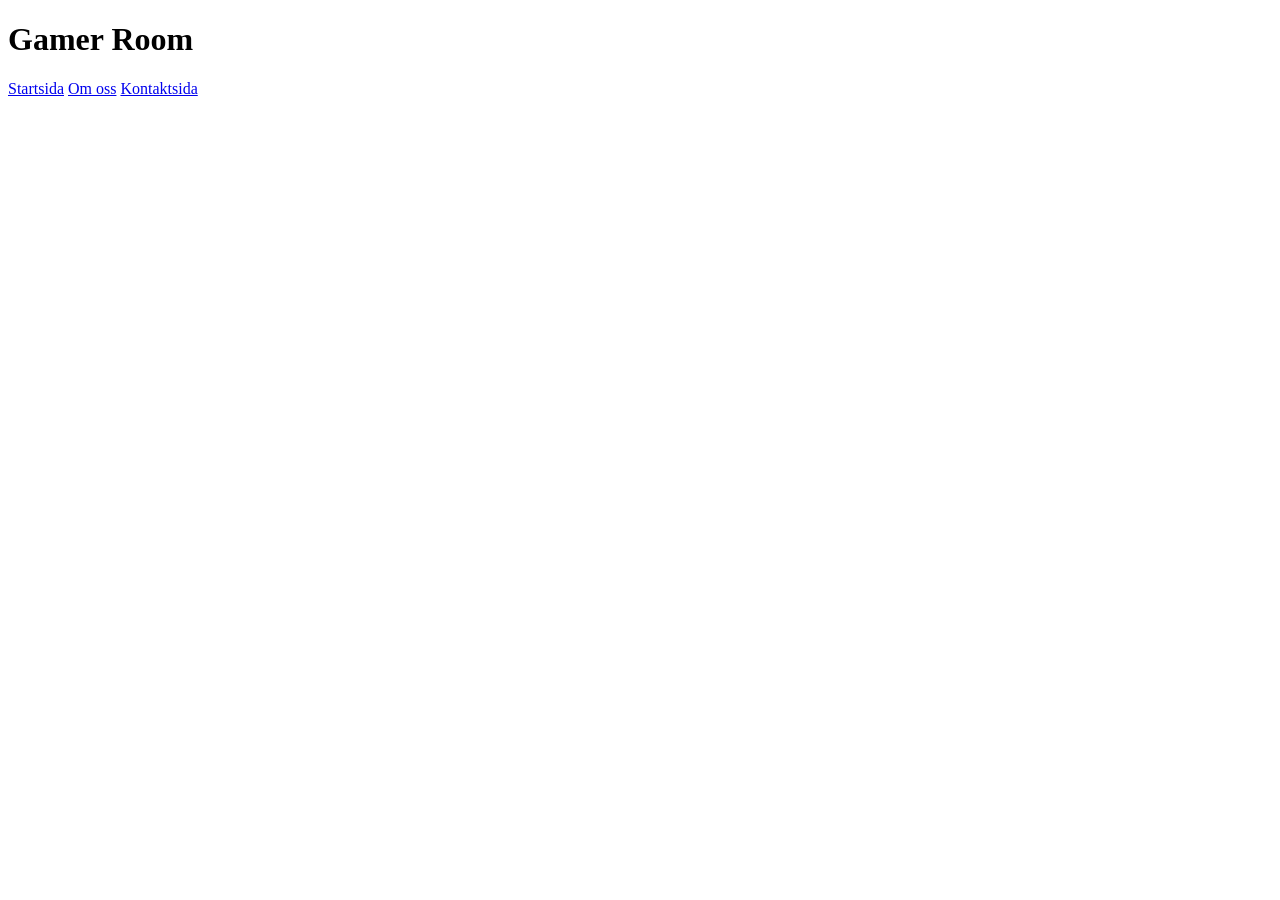
==== Destiny.html @ fca43976 "Lagt till flera html sidor och har uppstartat de lite" ====
<!DOCTYPE html>
<html lang="en">
<head>
    <meta charset="UTF-8">
    <meta name="viewport" content="width=device-width, initial-scale=1.0">
    <title>Destiny</title>
</head>
<body>
    <div class="kontainer">
         <h1>Gamer Room</h1>
        <div class="meny">
            <a href="Startsida.html">Startsida</a>
            <a href="#">Om oss</a>
            <a href="#">Kontaktsida</a>
        </div>
    </div>
</body>
</html>
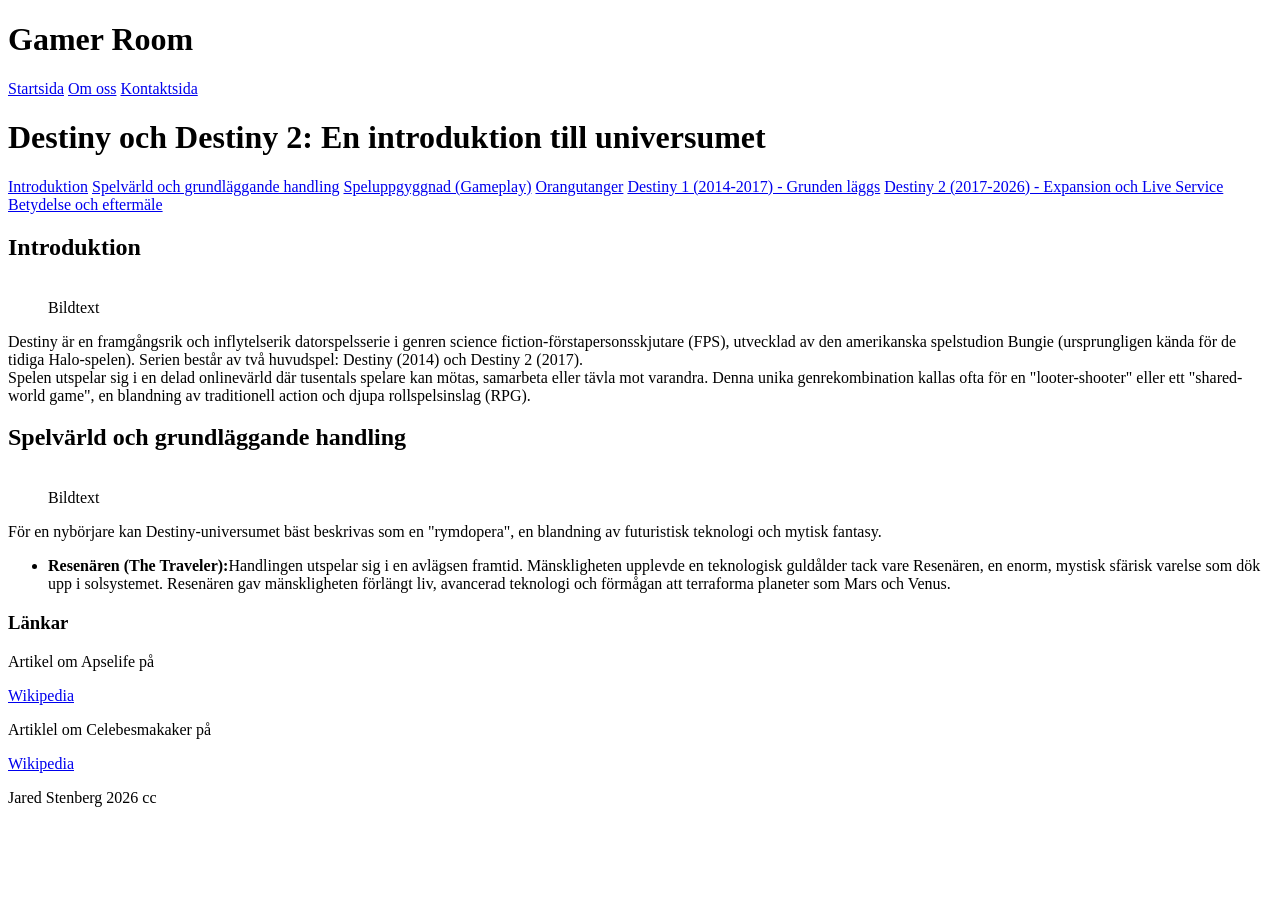
==== commit 70dbcb12: "påbörjade en av artiklarna" ====
--- a/Destiny.html
+++ b/Destiny.html
@@ -1,18 +1,71 @@
 <!DOCTYPE html>
 <html lang="en">
+
 <head>
     <meta charset="UTF-8">
     <meta name="viewport" content="width=device-width, initial-scale=1.0">
     <title>Destiny</title>
+    <link rel="stylesheet" href="Destiny.css">
 </head>
+
 <body>
     <div class="kontainer">
-         <h1>Gamer Room</h1>
+        <h1>Gamer Room</h1>
         <div class="meny">
             <a href="Startsida.html">Startsida</a>
-            <a href="#">Om oss</a>
-            <a href="#">Kontaktsida</a>
+            <a href="Omoss.html">Om oss</a>
+            <a href="Kontaktsida.html">Kontaktsida</a>
         </div>
+        <header>
+            <h1>Destiny och Destiny 2: En introduktion till universumet</h1>
+            <nav>
+                <a href="#">Introduktion</a>
+                <a href="#">Spelvärld och grundläggande handling</a>
+                <a href="#">Speluppgyggnad (Gameplay)</a>
+                <a href="#">Orangutanger</a>
+                <a href="#">Destiny 1 (2014-2017) - Grunden läggs</a>
+                <a href="#">Destiny 2 (2017-2026) - Expansion och Live Service</a>
+                <a href="#">Betydelse och eftermäle</a>
+            </nav>
+        </header>
+        <main>
+            <article>
+                <h2>Introduktion</h2>
+                <figure>
+                    <img src="" alt="">
+                    <figcaption>Bildtext</figcaption>
+                </figure>
+                <p>Destiny är en framgångsrik och inflytelserik datorspelsserie i genren science
+                    fiction-förstapersonsskjutare (FPS), utvecklad av den amerikanska spelstudion Bungie (ursprungligen
+                    kända för de tidiga Halo-spelen). Serien består av två huvudspel: Destiny (2014) och Destiny 2
+                    (2017).
+                    <br>
+                    Spelen utspelar sig i en delad onlinevärld där tusentals spelare kan mötas, samarbeta eller tävla
+                    mot varandra. Denna unika genrekombination kallas ofta för en "looter-shooter" eller ett
+                    "shared-world game", en blandning av traditionell action och djupa rollspelsinslag (RPG).</p>
+            </article>
+            <article>
+                <h2>Spelvärld och grundläggande handling</h2>
+                <figure>
+                    <img src="" alt="">
+                    <figcaption>Bildtext</figcaption>
+                </figure>
+                <p>För en nybörjare kan Destiny-universumet bäst beskrivas som en "rymdopera", en blandning av futuristisk teknologi och mytisk fantasy.
+                    <ul>
+                        <li><strong>Resenären (The Traveler):</strong>Handlingen utspelar sig i en avlägsen framtid. Mänskligheten upplevde en teknologisk guldålder tack vare Resenären, en enorm, mystisk sfärisk varelse som dök upp i solsystemet. Resenären gav mänskligheten förlängt liv, avancerad teknologi och förmågan att terraforma planeter som Mars och Venus.</li>
+                    </ul>
+                </p>
+            </article>
+        </main>
+        <aside>
+            <h3>Länkar</h3>
+            <p>Artikel om Apselife på</p> <a href="https://sv.wikipedia.org/wiki/Apselfie#Noter">Wikipedia</a>
+            <p>Artiklel om Celebesmakaker på</p> <a href="https://sv.wikipedia.org/wiki/Celebesmakak">Wikipedia</a>
+        </aside>
+        <footer>
+            <p>Jared Stenberg 2026 cc</p>
+        </footer>
     </div>
 </body>
+
 </html>
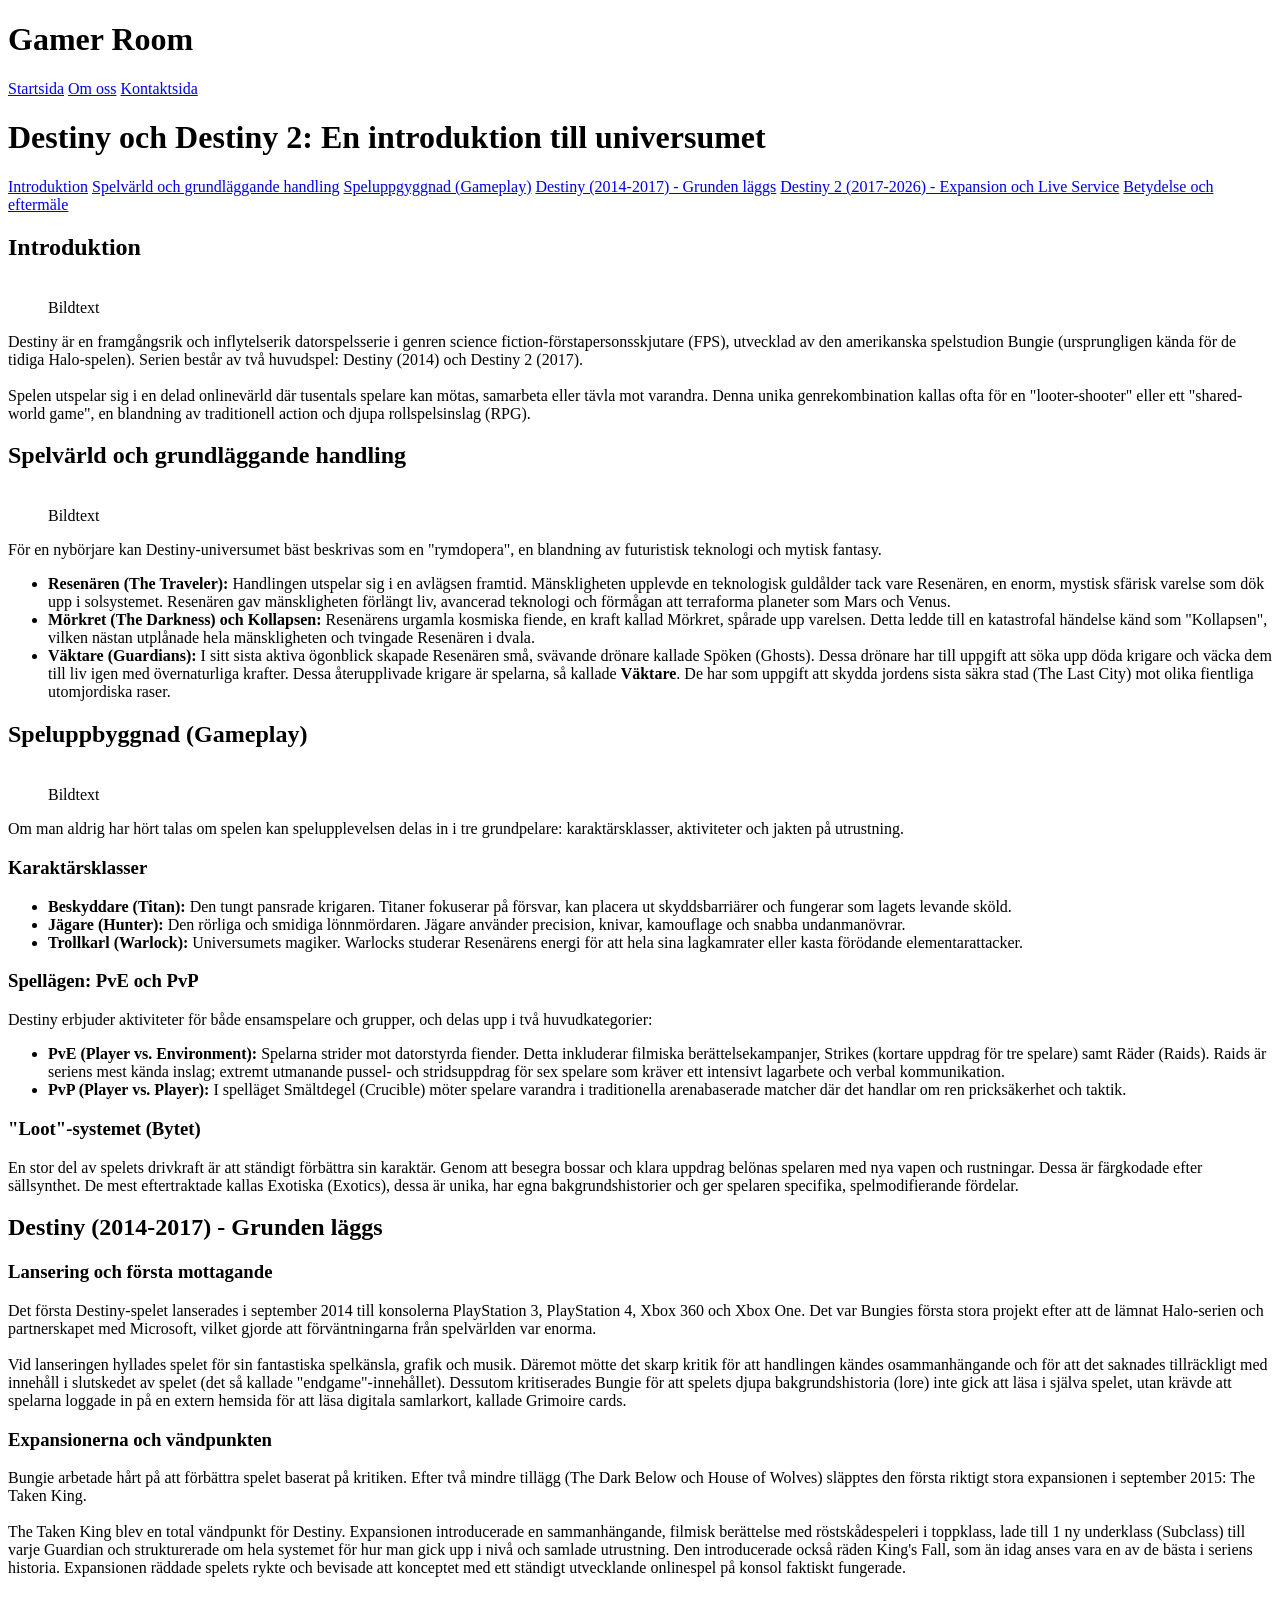
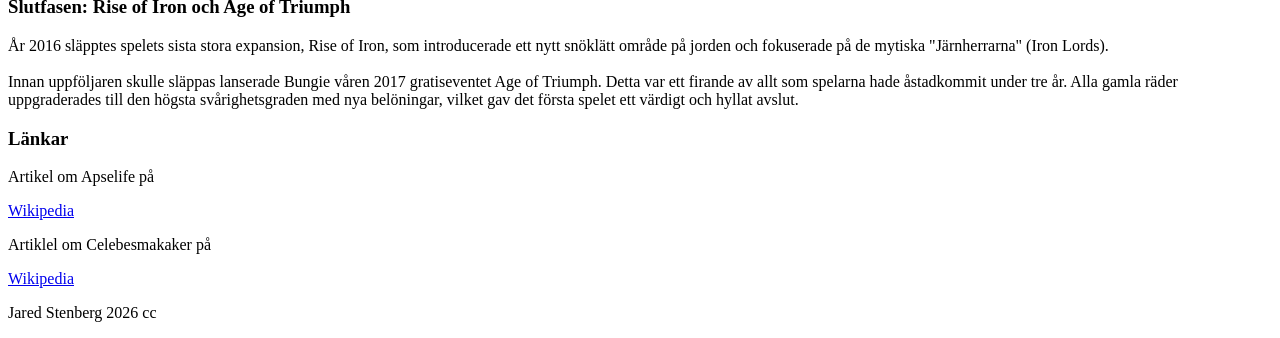
==== commit 9f3c868e: "Blev nästan färdig med en hel html sida, får fotsätta mer senare" ====
--- a/Destiny.html
+++ b/Destiny.html
@@ -22,8 +22,7 @@
                 <a href="#">Introduktion</a>
                 <a href="#">Spelvärld och grundläggande handling</a>
                 <a href="#">Speluppgyggnad (Gameplay)</a>
-                <a href="#">Orangutanger</a>
-                <a href="#">Destiny 1 (2014-2017) - Grunden läggs</a>
+                <a href="#">Destiny (2014-2017) - Grunden läggs</a>
                 <a href="#">Destiny 2 (2017-2026) - Expansion och Live Service</a>
                 <a href="#">Betydelse och eftermäle</a>
             </nav>
@@ -39,10 +38,11 @@
                     fiction-förstapersonsskjutare (FPS), utvecklad av den amerikanska spelstudion Bungie (ursprungligen
                     kända för de tidiga Halo-spelen). Serien består av två huvudspel: Destiny (2014) och Destiny 2
                     (2017).
-                    <br>
+                    <br><br>
                     Spelen utspelar sig i en delad onlinevärld där tusentals spelare kan mötas, samarbeta eller tävla
                     mot varandra. Denna unika genrekombination kallas ofta för en "looter-shooter" eller ett
-                    "shared-world game", en blandning av traditionell action och djupa rollspelsinslag (RPG).</p>
+                    "shared-world game", en blandning av traditionell action och djupa rollspelsinslag (RPG).
+                </p>
             </article>
             <article>
                 <h2>Spelvärld och grundläggande handling</h2>
@@ -50,10 +50,96 @@
                     <img src="" alt="">
                     <figcaption>Bildtext</figcaption>
                 </figure>
-                <p>För en nybörjare kan Destiny-universumet bäst beskrivas som en "rymdopera", en blandning av futuristisk teknologi och mytisk fantasy.
-                    <ul>
-                        <li><strong>Resenären (The Traveler):</strong>Handlingen utspelar sig i en avlägsen framtid. Mänskligheten upplevde en teknologisk guldålder tack vare Resenären, en enorm, mystisk sfärisk varelse som dök upp i solsystemet. Resenären gav mänskligheten förlängt liv, avancerad teknologi och förmågan att terraforma planeter som Mars och Venus.</li>
-                    </ul>
+                <p>För en nybörjare kan Destiny-universumet bäst beskrivas som en "rymdopera", en blandning av
+                    futuristisk teknologi och mytisk fantasy.</p>
+                <ul>
+                    <li><strong>Resenären (The Traveler):</strong> Handlingen utspelar sig i en avlägsen framtid.
+                        Mänskligheten upplevde en teknologisk guldålder tack vare Resenären, en enorm, mystisk sfärisk
+                        varelse som dök upp i solsystemet. Resenären gav mänskligheten förlängt liv, avancerad teknologi
+                        och förmågan att terraforma planeter som Mars och Venus.</li>
+                    <li><strong>Mörkret (The Darkness) och Kollapsen:</strong> Resenärens urgamla kosmiska fiende, en
+                        kraft kallad
+                        Mörkret, spårade upp varelsen. Detta ledde till en katastrofal händelse känd som "Kollapsen",
+                        vilken nästan utplånade hela mänskligheten och tvingade Resenären i dvala.</li>
+                    <li><strong>Väktare (Guardians):</strong> I sitt sista aktiva ögonblick skapade Resenären små,
+                        svävande drönare
+                        kallade Spöken (Ghosts). Dessa drönare har till uppgift att söka upp döda krigare och väcka dem
+                        till liv igen med övernaturliga krafter. Dessa återupplivade krigare är spelarna, så kallade
+                        <b>Väktare</b>. De har som uppgift att skydda jordens sista säkra stad (The Last City) mot olika
+                        fientliga utomjordiska raser.
+                    </li>
+                </ul>
+            </article>
+            <article>
+                <h2>Speluppbyggnad (Gameplay)</h2>
+                <figure>
+                    <img src="" alt="">
+                    <figcaption>Bildtext</figcaption>
+                </figure>
+                <p>Om man aldrig har hört talas om spelen kan spelupplevelsen delas in i tre grundpelare:
+                    karaktärsklasser, aktiviteter och jakten på utrustning.</p>
+                <h3>Karaktärsklasser</h3>
+                <ul>
+                    <li><strong>Beskyddare (Titan):</strong> Den tungt pansrade krigaren. Titaner fokuserar på försvar,
+                        kan placera ut skyddsbarriärer och fungerar som lagets levande sköld.</li>
+                    <li><strong>Jägare (Hunter):</strong> Den rörliga och smidiga lönnmördaren. Jägare använder
+                        precision, knivar, kamouflage och snabba undanmanövrar.</li>
+                    <li><strong>Trollkarl (Warlock):</strong> Universumets magiker. Warlocks studerar Resenärens energi
+                        för att hela sina lagkamrater eller kasta förödande elementarattacker.</li>
+                </ul>
+                <h3>Spellägen: PvE och PvP</h3>
+                <p>Destiny erbjuder aktiviteter för både ensamspelare och grupper, och delas upp i två huvudkategorier:
+                </p>
+                <ul>
+                    <li><strong>PvE (Player vs. Environment):</strong> Spelarna strider mot datorstyrda fiender. Detta
+                        inkluderar
+                        filmiska berättelsekampanjer, Strikes (kortare uppdrag för tre spelare) samt Räder (Raids).
+                        Raids är seriens mest kända inslag; extremt utmanande pussel- och stridsuppdrag för sex spelare
+                        som kräver ett intensivt lagarbete och verbal kommunikation.</li>
+                    <li><strong>PvP (Player vs. Player):</strong> I spelläget Smältdegel (Crucible) möter spelare
+                        varandra i
+                        traditionella arenabaserade matcher där det handlar om ren pricksäkerhet och taktik.</li>
+                </ul>
+                <h3>"Loot"-systemet (Bytet)</h3>
+                <p>En stor del av spelets drivkraft är att ständigt förbättra sin karaktär. Genom att besegra bossar och
+                    klara uppdrag belönas spelaren med nya vapen och rustningar. Dessa är färgkodade efter sällsynthet.
+                    De mest eftertraktade kallas Exotiska (Exotics), dessa är unika, har egna bakgrundshistorier och
+                    ger spelaren specifika, spelmodifierande fördelar.</p>
+            </article>
+            <article>
+                <h2>Destiny (2014-2017) - Grunden läggs</h2>
+                <h3>Lansering och första mottagande</h3>
+                <p>Det första Destiny-spelet lanserades i september 2014 till konsolerna PlayStation 3, PlayStation 4,
+                    Xbox 360 och Xbox One. Det var Bungies första stora projekt efter att de lämnat Halo-serien och
+                    partnerskapet med Microsoft, vilket gjorde att förväntningarna från spelvärlden var enorma.
+                    <br><br>
+                    Vid lanseringen hyllades spelet för sin fantastiska spelkänsla, grafik och musik. Däremot mötte det
+                    skarp kritik för att handlingen kändes osammanhängande och för att det saknades tillräckligt med
+                    innehåll i slutskedet av spelet (det så kallade "endgame"-innehållet). Dessutom kritiserades Bungie
+                    för att spelets djupa bakgrundshistoria (lore) inte gick att läsa i själva spelet, utan krävde att
+                    spelarna loggade in på en extern hemsida för att läsa digitala samlarkort, kallade Grimoire cards.
+                </p>
+                <h3>Expansionerna och vändpunkten</h3>
+                <p>Bungie arbetade hårt på att förbättra spelet baserat på kritiken. Efter två mindre tillägg (The Dark
+                    Below och House of Wolves) släpptes den första riktigt stora expansionen i september 2015: The Taken
+                    King.
+                    <br><br>
+                    The Taken King blev en total vändpunkt för Destiny. Expansionen introducerade en sammanhängande,
+                    filmisk berättelse med röstskådespeleri i toppklass, lade till 1 ny underklass (Subclass) till
+                    varje Guardian och strukturerade om hela systemet för hur man gick upp i nivå och samlade
+                    utrustning.
+                    Den introducerade också räden King's Fall, som än idag anses vara en av de bästa i
+                    seriens historia. Expansionen räddade spelets rykte och bevisade att konceptet med ett ständigt
+                    utvecklande onlinespel på konsol faktiskt fungerade.
+                </p>
+                <h3>Slutfasen: Rise of Iron och Age of Triumph</h3>
+                <p>År 2016 släpptes spelets sista stora expansion, Rise of Iron, som introducerade ett nytt snöklätt
+                    område på jorden och fokuserade på de mytiska "Järnherrarna" (Iron Lords).
+                    <br><br>
+                    Innan uppföljaren skulle släppas lanserade Bungie våren 2017 gratiseventet Age of Triumph. Detta var
+                    ett firande av allt som spelarna hade åstadkommit under tre år. Alla gamla räder uppgraderades till
+                    den högsta svårighetsgraden med nya belöningar, vilket gav det första spelet ett värdigt och hyllat
+                    avslut.
                 </p>
             </article>
         </main>
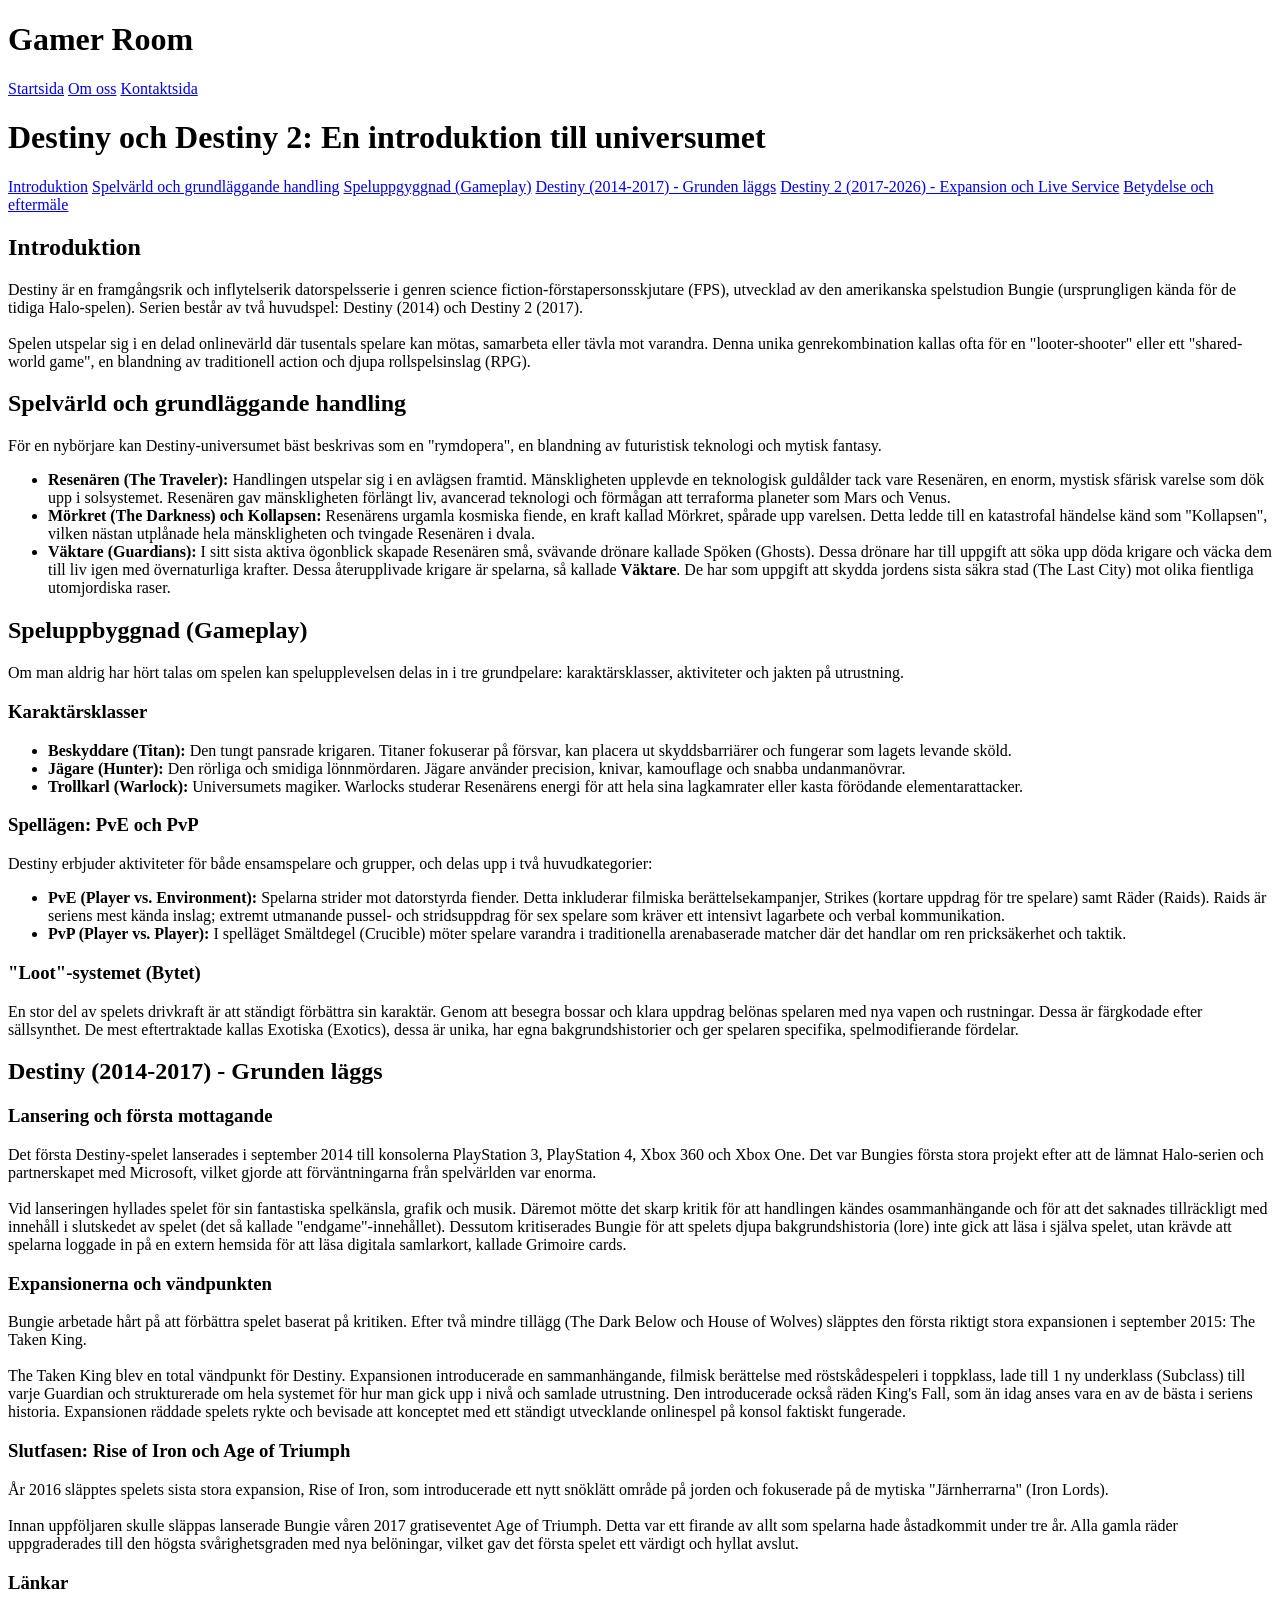
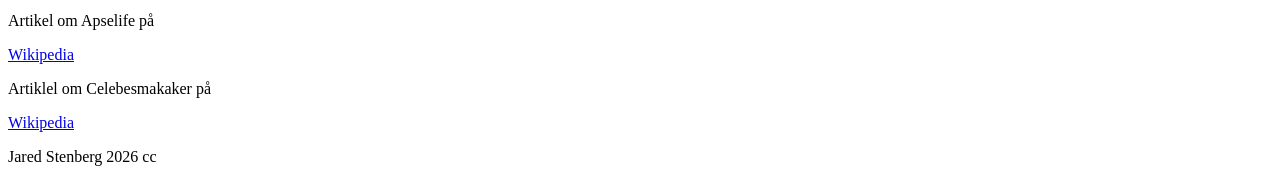
==== commit 0e083423: "fixade saker" ====
--- a/Destiny.html
+++ b/Destiny.html
@@ -30,10 +30,6 @@
         <main>
             <article>
                 <h2>Introduktion</h2>
-                <figure>
-                    <img src="" alt="">
-                    <figcaption>Bildtext</figcaption>
-                </figure>
                 <p>Destiny är en framgångsrik och inflytelserik datorspelsserie i genren science
                     fiction-förstapersonsskjutare (FPS), utvecklad av den amerikanska spelstudion Bungie (ursprungligen
                     kända för de tidiga Halo-spelen). Serien består av två huvudspel: Destiny (2014) och Destiny 2
@@ -46,10 +42,6 @@
             </article>
             <article>
                 <h2>Spelvärld och grundläggande handling</h2>
-                <figure>
-                    <img src="" alt="">
-                    <figcaption>Bildtext</figcaption>
-                </figure>
                 <p>För en nybörjare kan Destiny-universumet bäst beskrivas som en "rymdopera", en blandning av
                     futuristisk teknologi och mytisk fantasy.</p>
                 <ul>
@@ -72,10 +64,6 @@
             </article>
             <article>
                 <h2>Speluppbyggnad (Gameplay)</h2>
-                <figure>
-                    <img src="" alt="">
-                    <figcaption>Bildtext</figcaption>
-                </figure>
                 <p>Om man aldrig har hört talas om spelen kan spelupplevelsen delas in i tre grundpelare:
                     karaktärsklasser, aktiviteter och jakten på utrustning.</p>
                 <h3>Karaktärsklasser</h3>
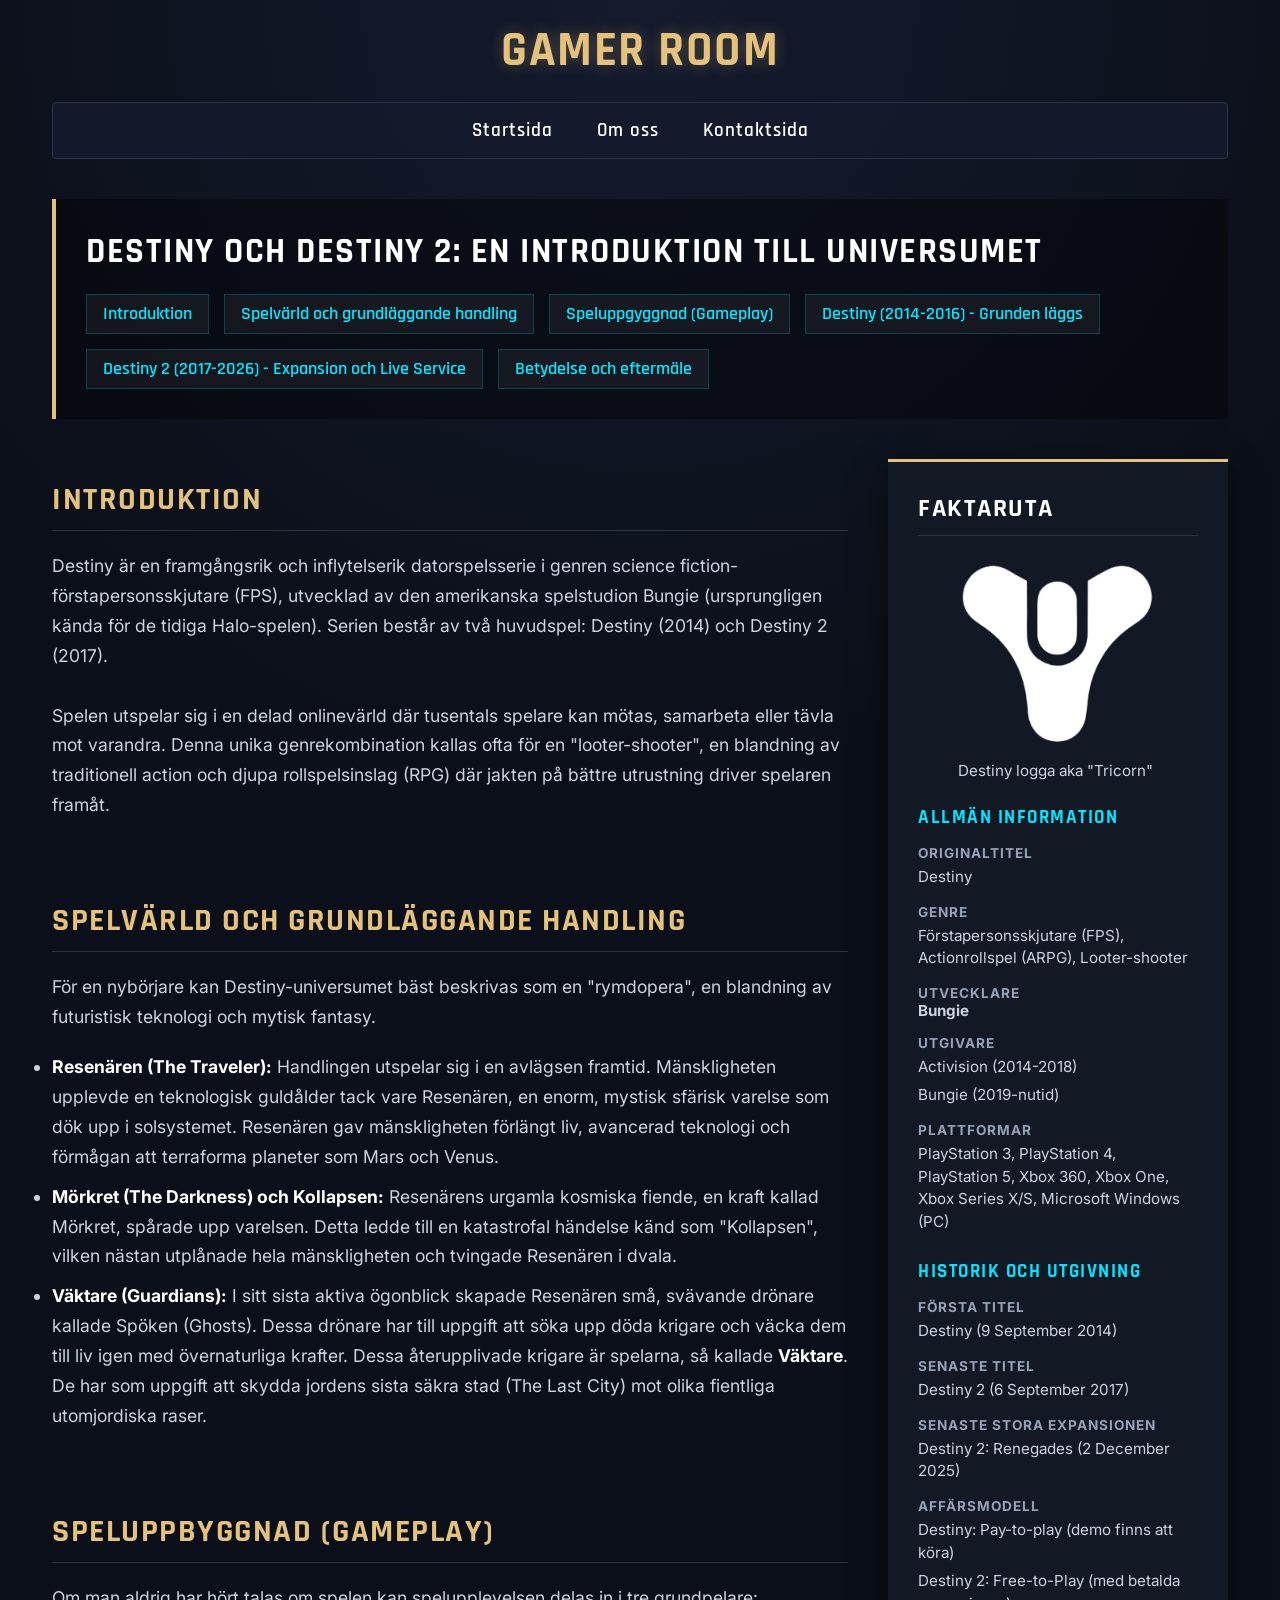
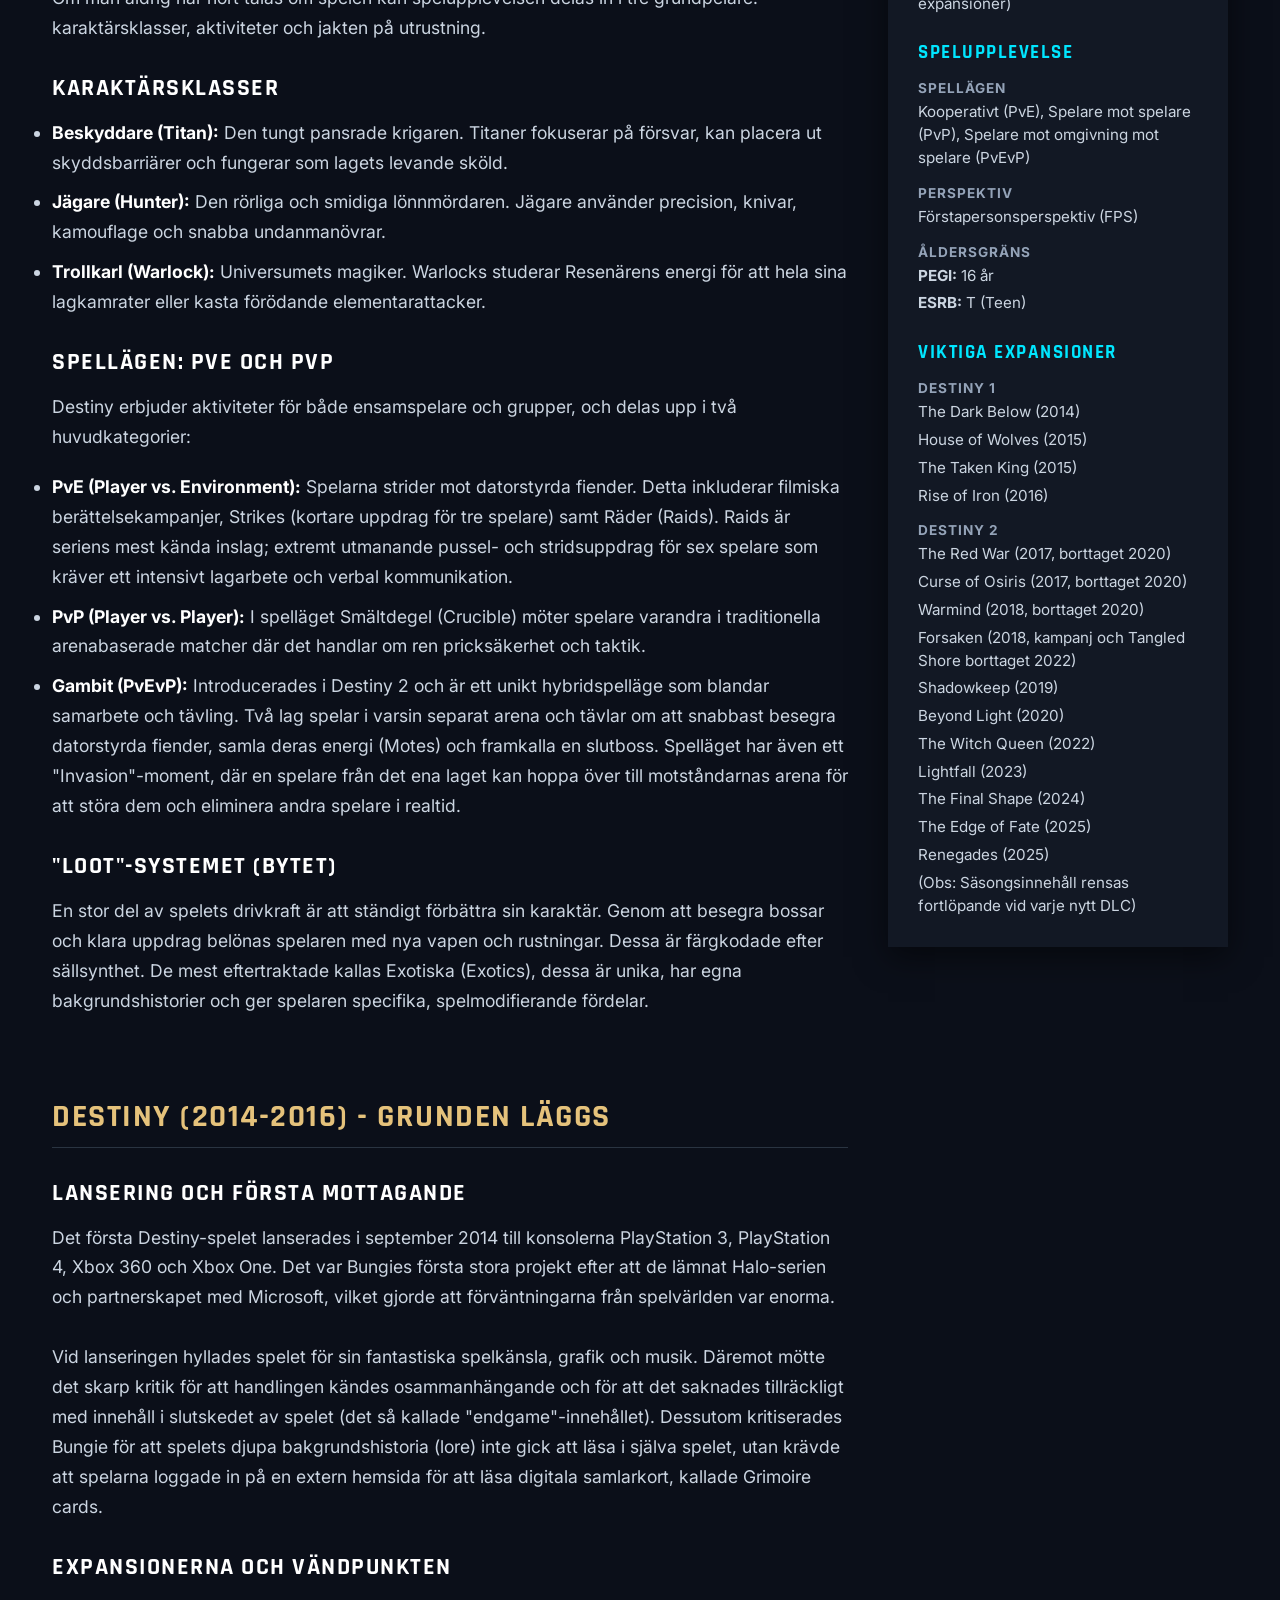
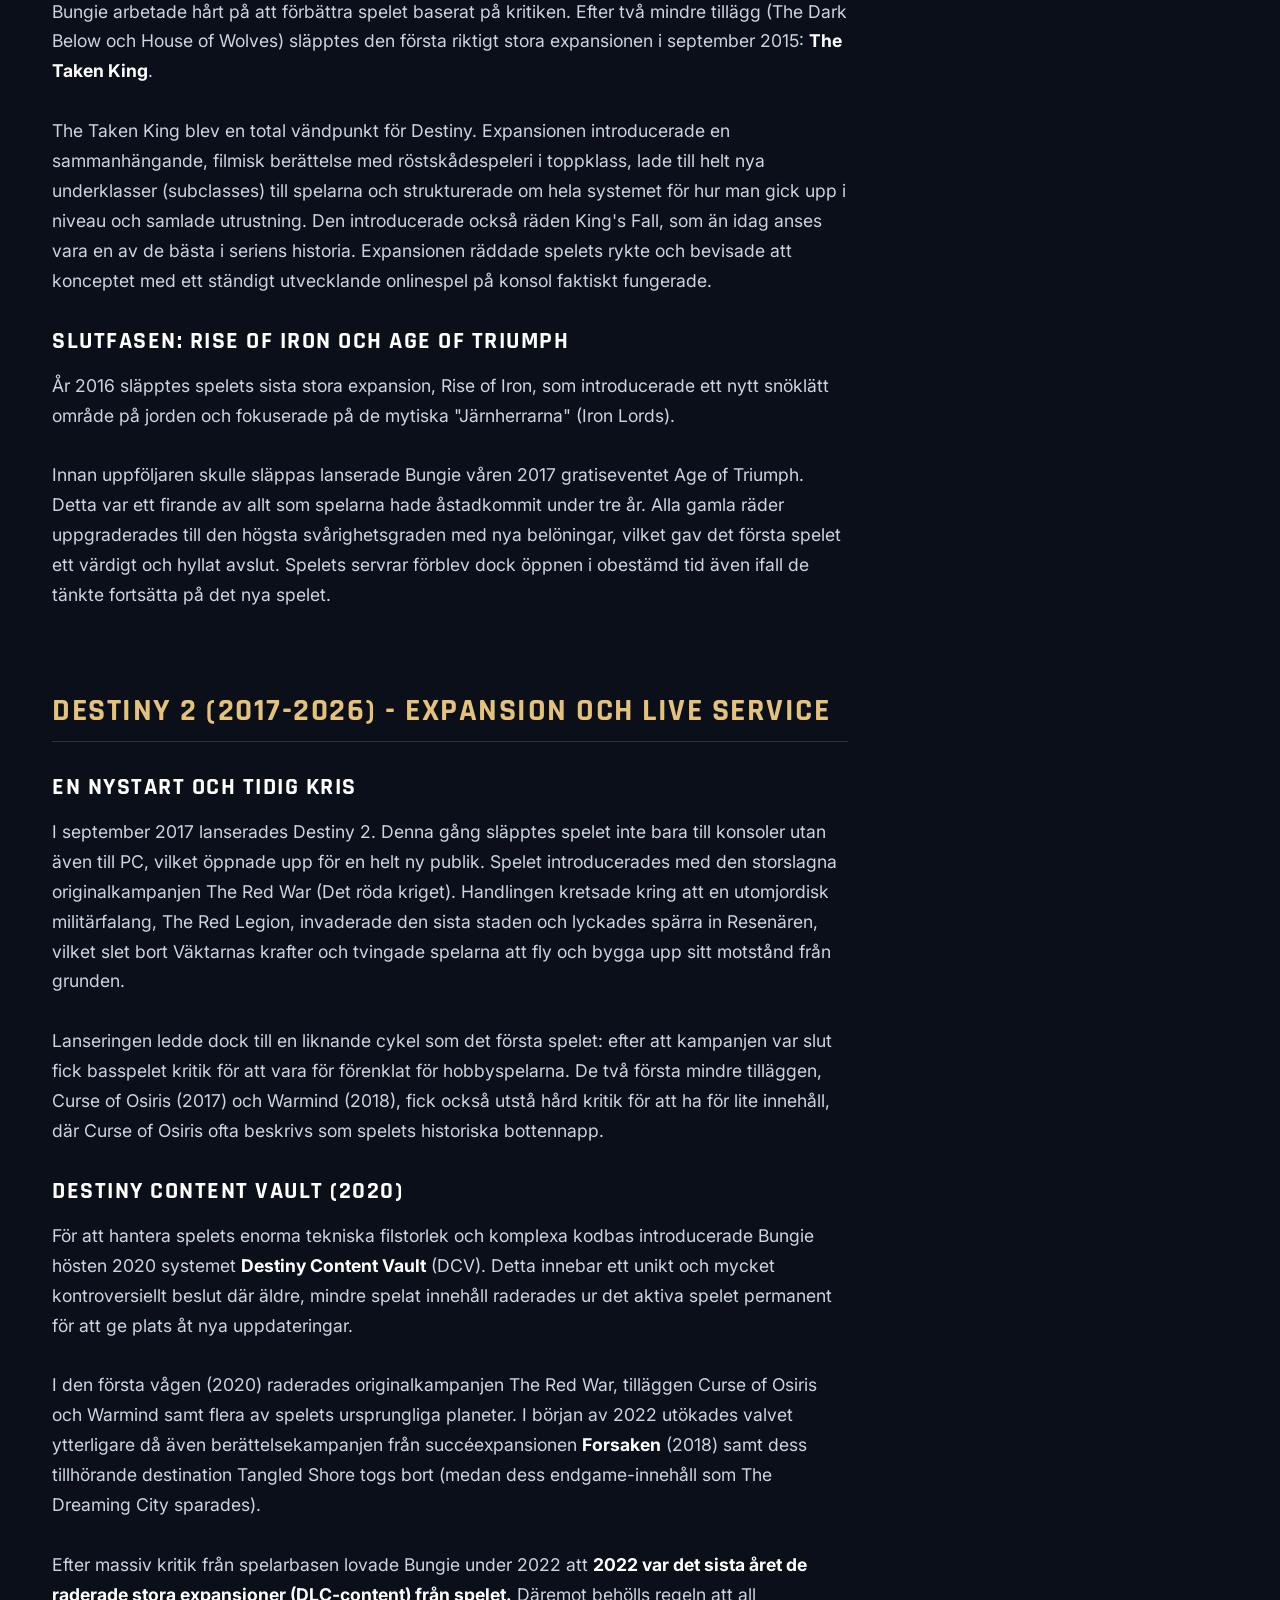
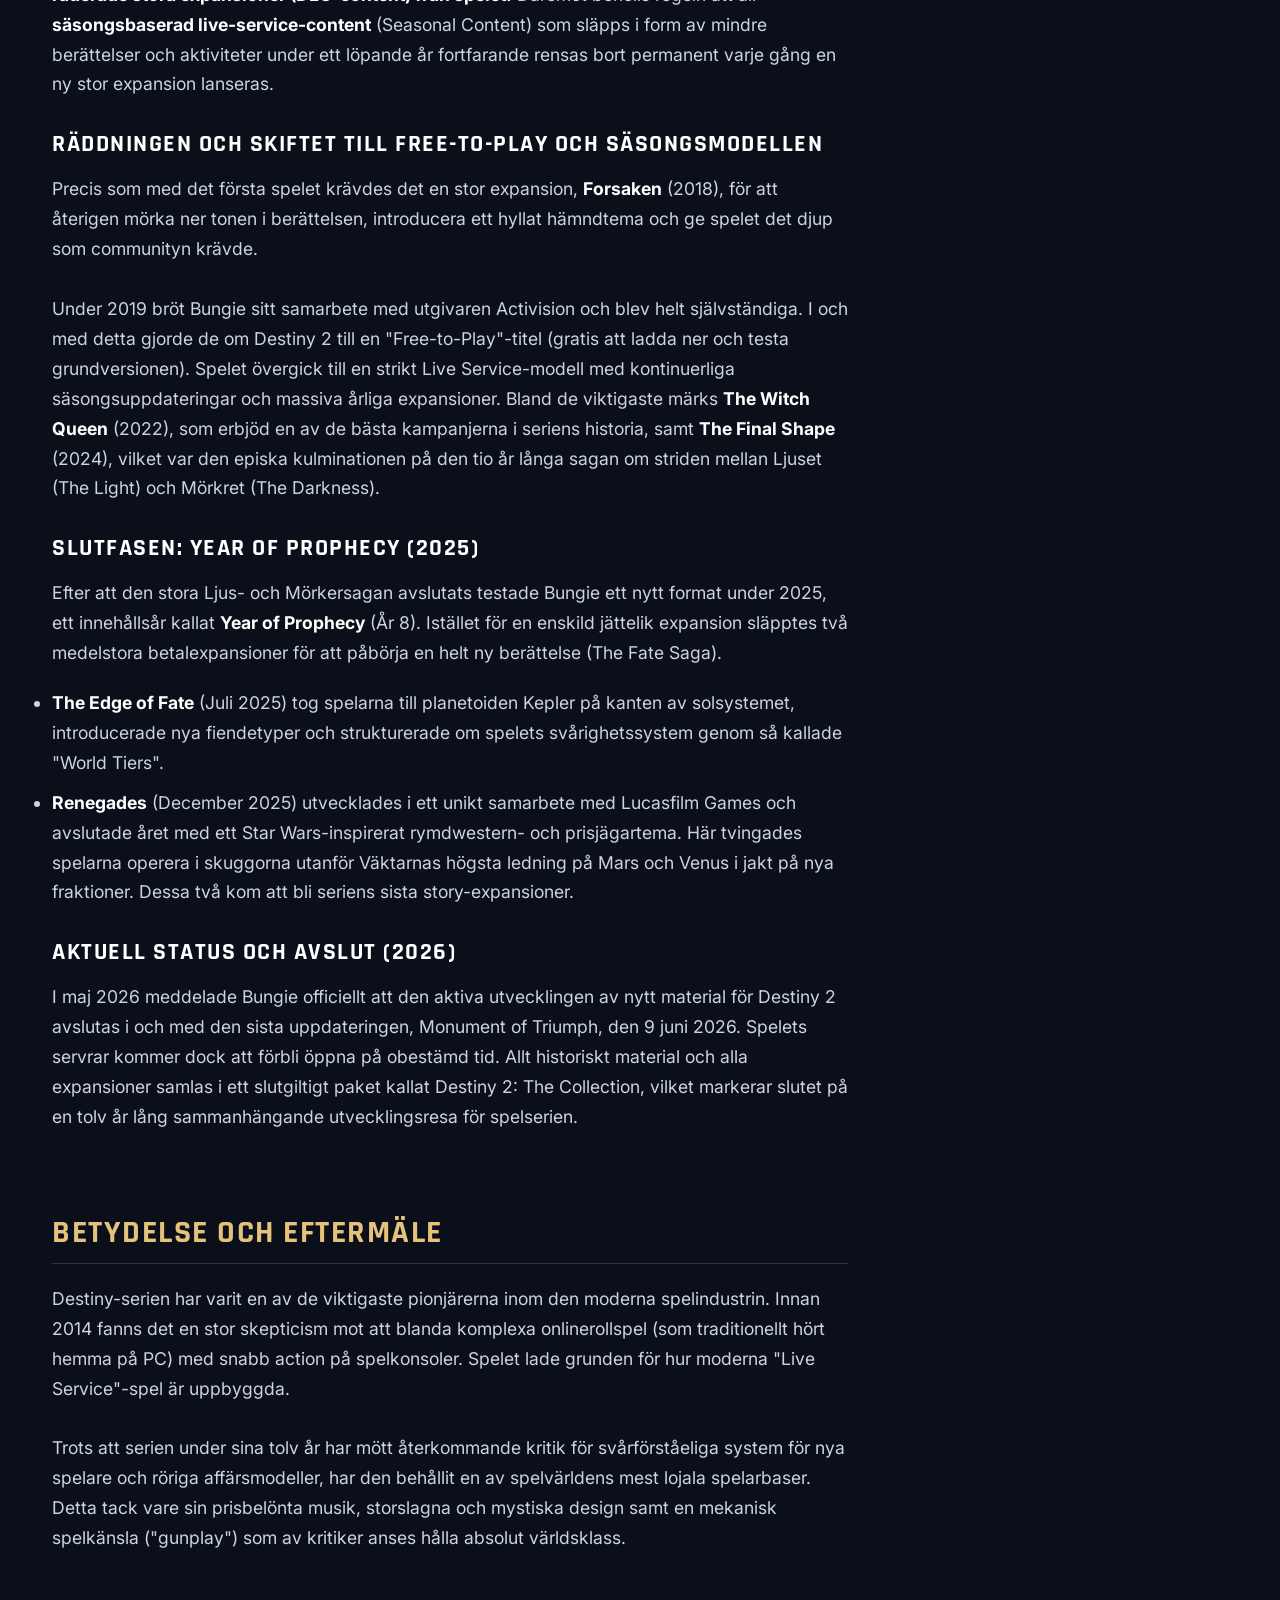
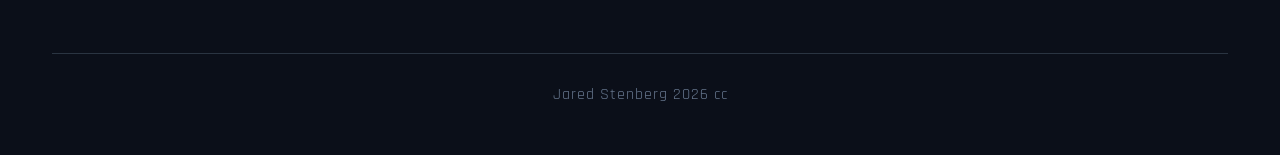
==== commit b32b92a4: "Färdig med hela sidan för Destiny, tog bort de andra html sidorna för spelen för det skulle ta för l" ====
--- a/Destiny.html
+++ b/Destiny.html
@@ -19,16 +19,16 @@
         <header>
             <h1>Destiny och Destiny 2: En introduktion till universumet</h1>
             <nav>
-                <a href="#">Introduktion</a>
-                <a href="#">Spelvärld och grundläggande handling</a>
-                <a href="#">Speluppgyggnad (Gameplay)</a>
-                <a href="#">Destiny (2014-2017) - Grunden läggs</a>
-                <a href="#">Destiny 2 (2017-2026) - Expansion och Live Service</a>
-                <a href="#">Betydelse och eftermäle</a>
+                <a href="#Introduktion">Introduktion</a>
+                <a href="#Spelvärld">Spelvärld och grundläggande handling</a>
+                <a href="#Speluppbyggnad">Speluppgyggnad (Gameplay)</a>
+                <a href="#Destiny">Destiny (2014-2016) - Grunden läggs</a>
+                <a href="#Destiny2">Destiny 2 (2017-2026) - Expansion och Live Service</a>
+                <a href="#Betydelse">Betydelse och eftermäle</a>
             </nav>
         </header>
         <main>
-            <article>
+            <article id="Introduktion">
                 <h2>Introduktion</h2>
                 <p>Destiny är en framgångsrik och inflytelserik datorspelsserie i genren science
                     fiction-förstapersonsskjutare (FPS), utvecklad av den amerikanska spelstudion Bungie (ursprungligen
@@ -36,11 +36,12 @@
                     (2017).
                     <br><br>
                     Spelen utspelar sig i en delad onlinevärld där tusentals spelare kan mötas, samarbeta eller tävla
-                    mot varandra. Denna unika genrekombination kallas ofta för en "looter-shooter" eller ett
-                    "shared-world game", en blandning av traditionell action och djupa rollspelsinslag (RPG).
-                </p>
-            </article>
-            <article>
+                    mot varandra. Denna unika genrekombination kallas ofta för en "looter-shooter", en blandning av
+                    traditionell action och djupa rollspelsinslag (RPG) där jakten på bättre utrustning driver spelaren
+                    framåt.
+                </p>
+            </article>
+            <article id="Spelvärld">
                 <h2>Spelvärld och grundläggande handling</h2>
                 <p>För en nybörjare kan Destiny-universumet bäst beskrivas som en "rymdopera", en blandning av
                     futuristisk teknologi och mytisk fantasy.</p>
@@ -62,7 +63,7 @@
                     </li>
                 </ul>
             </article>
-            <article>
+            <article id="Speluppbyggnad">
                 <h2>Speluppbyggnad (Gameplay)</h2>
                 <p>Om man aldrig har hört talas om spelen kan spelupplevelsen delas in i tre grundpelare:
                     karaktärsklasser, aktiviteter och jakten på utrustning.</p>
@@ -87,6 +88,12 @@
                     <li><strong>PvP (Player vs. Player):</strong> I spelläget Smältdegel (Crucible) möter spelare
                         varandra i
                         traditionella arenabaserade matcher där det handlar om ren pricksäkerhet och taktik.</li>
+                    <li><strong>Gambit (PvEvP):</strong> Introducerades i Destiny 2 och är ett unikt hybridspelläge som
+                        blandar samarbete och tävling. Två lag spelar i varsin separat arena och tävlar om att snabbast
+                        besegra
+                        datorstyrda fiender, samla deras energi (Motes) och framkalla en slutboss. Spelläget har även
+                        ett "Invasion"-moment, där en spelare från det ena laget kan hoppa över till motståndarnas arena
+                        för att störa dem och eliminera andra spelare i realtid.</li>
                 </ul>
                 <h3>"Loot"-systemet (Bytet)</h3>
                 <p>En stor del av spelets drivkraft är att ständigt förbättra sin karaktär. Genom att besegra bossar och
@@ -94,8 +101,8 @@
                     De mest eftertraktade kallas Exotiska (Exotics), dessa är unika, har egna bakgrundshistorier och
                     ger spelaren specifika, spelmodifierande fördelar.</p>
             </article>
-            <article>
-                <h2>Destiny (2014-2017) - Grunden läggs</h2>
+            <article id="Destiny">
+                <h2>Destiny (2014-2016) - Grunden läggs</h2>
                 <h3>Lansering och första mottagande</h3>
                 <p>Det första Destiny-spelet lanserades i september 2014 till konsolerna PlayStation 3, PlayStation 4,
                     Xbox 360 och Xbox One. Det var Bungies första stora projekt efter att de lämnat Halo-serien och
@@ -109,16 +116,16 @@
                 </p>
                 <h3>Expansionerna och vändpunkten</h3>
                 <p>Bungie arbetade hårt på att förbättra spelet baserat på kritiken. Efter två mindre tillägg (The Dark
-                    Below och House of Wolves) släpptes den första riktigt stora expansionen i september 2015: The Taken
-                    King.
+                    Below och House of Wolves) släpptes den första riktigt stora expansionen i september 2015: <b>The
+                        Taken King</b>.
                     <br><br>
                     The Taken King blev en total vändpunkt för Destiny. Expansionen introducerade en sammanhängande,
-                    filmisk berättelse med röstskådespeleri i toppklass, lade till 1 ny underklass (Subclass) till
-                    varje Guardian och strukturerade om hela systemet för hur man gick upp i nivå och samlade
-                    utrustning.
-                    Den introducerade också räden King's Fall, som än idag anses vara en av de bästa i
-                    seriens historia. Expansionen räddade spelets rykte och bevisade att konceptet med ett ständigt
-                    utvecklande onlinespel på konsol faktiskt fungerade.
+                    filmisk berättelse med röstskådespeleri i toppklass, lade till helt nya underklasser (subclasses)
+                    till
+                    spelarna och strukturerade om hela systemet för hur man gick upp i niveau och samlade utrustning.
+                    Den introducerade också räden King's Fall, som än idag anses vara en av de bästa i seriens historia.
+                    Expansionen räddade spelets rykte och bevisade att konceptet med ett ständigt utvecklande onlinespel
+                    på konsol faktiskt fungerade.
                 </p>
                 <h3>Slutfasen: Rise of Iron och Age of Triumph</h3>
                 <p>År 2016 släpptes spelets sista stora expansion, Rise of Iron, som introducerade ett nytt snöklätt
@@ -127,14 +134,152 @@
                     Innan uppföljaren skulle släppas lanserade Bungie våren 2017 gratiseventet Age of Triumph. Detta var
                     ett firande av allt som spelarna hade åstadkommit under tre år. Alla gamla räder uppgraderades till
                     den högsta svårighetsgraden med nya belöningar, vilket gav det första spelet ett värdigt och hyllat
-                    avslut.
+                    avslut. Spelets servrar förblev dock öppnen i obestämd tid även ifall de tänkte fortsätta på det nya
+                    spelet.
+                </p>
+            </article>
+            <article id="#Destiny2">
+                <h2>Destiny 2 (2017-2026) - Expansion och Live Service</h2>
+                <h3>En nystart och tidig kris</h3>
+                <p>I september 2017 lanserades Destiny 2. Denna gång släpptes spelet inte bara till konsoler utan även
+                    till PC, vilket öppnade upp för en helt ny publik. Spelet introducerades med den storslagna
+                    originalkampanjen The Red War (Det röda kriget). Handlingen kretsade kring att en utomjordisk
+                    militärfalang, The Red Legion, invaderade den sista staden och lyckades spärra in Resenären, vilket
+                    slet bort Väktarnas krafter och tvingade spelarna att fly och bygga upp sitt motstånd från grunden.
+                    <br><br>
+                    Lanseringen ledde dock till en liknande cykel som det första spelet: efter att kampanjen var slut
+                    fick basspelet kritik för att vara för förenklat för hobbyspelarna. De två första mindre tilläggen,
+                    Curse of Osiris (2017) och Warmind (2018), fick också utstå hård kritik för att ha för lite
+                    innehåll, där Curse of Osiris ofta beskrivs som spelets historiska bottennapp.
+                </p>
+                <h3>Destiny Content Vault (2020)</h3>
+                <p>För att hantera spelets enorma tekniska filstorlek och komplexa kodbas introducerade Bungie hösten
+                    2020 systemet <b>Destiny Content Vault</b> (DCV). Detta innebar ett unikt och mycket kontroversiellt
+                    beslut
+                    där äldre, mindre spelat innehåll raderades ur det aktiva spelet permanent för att ge plats åt nya
+                    uppdateringar.
+                    <br><br>
+                    I den första vågen (2020) raderades originalkampanjen The Red War, tilläggen Curse of Osiris och
+                    Warmind samt flera av spelets ursprungliga planeter. I början av 2022 utökades valvet ytterligare då
+                    även berättelsekampanjen från succéexpansionen <b>Forsaken</b> (2018) samt dess tillhörande
+                    destination
+                    Tangled Shore togs bort (medan dess endgame-innehåll som The Dreaming City sparades).
+                    <br><br>
+                    Efter massiv kritik från spelarbasen lovade Bungie under 2022 att <b>2022 var det sista året de
+                        raderade stora expansioner (DLC-content) från spelet.</b> Däremot behölls regeln att all
+                    <b>säsongsbaserad
+                        live-service-content</b> (Seasonal Content) som släpps i form av mindre berättelser och
+                    aktiviteter
+                    under ett löpande år fortfarande rensas bort permanent varje gång en ny stor expansion lanseras.
+                </p>
+                <h3>Räddningen och Skiftet till Free-to-Play och säsongsmodellen</h3>
+                <p>Precis som med det första spelet krävdes det en stor expansion, <b>Forsaken</b> (2018), för att
+                    återigen
+                    mörka ner tonen i berättelsen, introducera ett hyllat hämndtema och ge spelet det djup som
+                    communityn krävde.
+                    <br><br>
+                    Under 2019 bröt Bungie sitt samarbete med utgivaren Activision och blev helt självständiga. I och
+                    med detta gjorde de om Destiny 2 till en "Free-to-Play"-titel (gratis att ladda ner och testa
+                    grundversionen). Spelet övergick till en strikt Live Service-modell med kontinuerliga
+                    säsongsuppdateringar och massiva årliga expansioner. Bland de viktigaste märks <b>The Witch
+                        Queen</b>
+                    (2022), som erbjöd en av de bästa kampanjerna i seriens historia, samt <b>The Final Shape</b>
+                    (2024),
+                    vilket var den episka kulminationen på den tio år långa sagan om striden mellan Ljuset (The Light)
+                    och Mörkret (The Darkness).
+                </p>
+                <h3>Slutfasen: Year of Prophecy (2025)</h3>
+                <p>Efter att den stora Ljus- och Mörkersagan avslutats testade Bungie ett nytt format under 2025, ett
+                    innehållsår kallat <b>Year of Prophecy</b> (År 8). Istället för en enskild jättelik expansion
+                    släpptes två
+                    medelstora betalexpansioner för att påbörja en helt ny berättelse (The Fate Saga).</p>
+                <ul>
+                    <li><strong>The Edge of Fate</strong> (Juli 2025) tog spelarna till planetoiden Kepler på kanten av
+                        solsystemet,
+                        introducerade nya fiendetyper och strukturerade om spelets svårighetssystem genom så kallade
+                        "World Tiers".</li>
+                    <li><strong>Renegades</strong> (December 2025) utvecklades i ett unikt samarbete med Lucasfilm Games
+                        och avslutade
+                        året med ett Star Wars-inspirerat rymdwestern- och prisjägartema. Här tvingades spelarna operera
+                        i skuggorna utanför Väktarnas högsta ledning på Mars och Venus i jakt på nya fraktioner. Dessa
+                        två kom att bli seriens sista story-expansioner.</li>
+                </ul>
+                <h3>Aktuell status och avslut (2026)</h3>
+                <p>I maj 2026 meddelade Bungie officiellt att den aktiva utvecklingen av nytt material för Destiny 2
+                    avslutas i och med den sista uppdateringen, Monument of Triumph, den 9 juni 2026. Spelets servrar
+                    kommer dock att förbli öppna på obestämd tid. Allt historiskt material och alla expansioner samlas i
+                    ett slutgiltigt paket kallat Destiny 2: The Collection, vilket markerar slutet på en tolv år lång
+                    sammanhängande utvecklingsresa för spelserien.</p>
+            </article>
+            <article id="Betydelse">
+                <h2>Betydelse och eftermäle</h2>
+                <p>Destiny-serien har varit en av de viktigaste pionjärerna inom den moderna spelindustrin. Innan 2014
+                    fanns det en stor skepticism mot att blanda komplexa onlinerollspel (som traditionellt hört hemma på
+                    PC) med snabb action på spelkonsoler. Spelet lade grunden för hur moderna "Live Service"-spel är
+                    uppbyggda.
+                    <br><br>
+                    Trots att serien under sina tolv år har mött återkommande kritik för svårförståeliga system för nya
+                    spelare och röriga affärsmodeller, har den behållit en av spelvärldens mest lojala spelarbaser.
+                    Detta tack vare sin prisbelönta musik, storslagna och mystiska design samt en mekanisk spelkänsla
+                    ("gunplay") som av kritiker anses hålla absolut världsklass.
                 </p>
             </article>
         </main>
         <aside>
-            <h3>Länkar</h3>
-            <p>Artikel om Apselife på</p> <a href="https://sv.wikipedia.org/wiki/Apselfie#Noter">Wikipedia</a>
-            <p>Artiklel om Celebesmakaker på</p> <a href="https://sv.wikipedia.org/wiki/Celebesmakak">Wikipedia</a>
+            <h2>Faktaruta</h2>
+            <figure>
+                <img src="./bilder/Tricorn.png" alt="Destiny logga">
+                <figcaption>Destiny logga aka "Tricorn"</figcaption>
+            </figure>
+            <h3>Allmän information</h3>
+            <strong>Originaltitel</strong>
+            <p>Destiny</p>
+            <strong>Genre</strong>
+            <p>Förstapersonsskjutare (FPS), Actionrollspel (ARPG), Looter-shooter</p>
+            <strong>Utvecklare</strong> <b>Bungie</b>
+            <strong>Utgivare</strong>
+            <p>Activision (2014-2018)</p>
+            <p>Bungie (2019-nutid)</p>
+            <strong>Plattformar</strong>
+            <p>PlayStation 3, PlayStation 4, PlayStation 5, Xbox 360, Xbox One, Xbox Series X/S, Microsoft Windows (PC)
+            </p>
+            <h3>Historik och Utgivning</h3>
+            <strong>Första titel</strong>
+            <p>Destiny (9 September 2014)</p>
+            <strong>Senaste titel</strong>
+            <p>Destiny 2 (6 September 2017)</p>
+            <strong>Senaste stora expansionen</strong>
+            <p>Destiny 2: Renegades (2 December 2025)</p>
+            <strong>Affärsmodell</strong>
+            <p>Destiny: Pay-to-play (demo finns att köra)</p>
+            <p>Destiny 2: Free-to-Play (med betalda expansioner)</p>
+            <h3>Spelupplevelse</h3>
+            <strong>Spellägen</strong>
+            <p>Kooperativt (PvE), Spelare mot spelare (PvP), Spelare mot omgivning mot spelare (PvEvP)</p>
+            <strong>Perspektiv</strong>
+            <p>Förstapersonsperspektiv (FPS)</p>
+            <strong>Åldersgräns</strong>
+            <p><b>PEGI:</b> 16 år</p>
+            <p><b>ESRB:</b> T (Teen)</p>
+            <h3>Viktiga Expansioner</h3>
+            <strong>Destiny 1</strong>
+            <p>The Dark Below (2014)</p>
+            <p>House of Wolves (2015)</p>
+            <p>The Taken King (2015)</p>
+            <p>Rise of Iron (2016)</p>
+            <strong>Destiny 2</strong>
+            <p>The Red War (2017, borttaget 2020)</p>
+            <p>Curse of Osiris (2017, borttaget 2020)</p>
+            <p>Warmind (2018, borttaget 2020)</p>
+            <p>Forsaken (2018, kampanj och Tangled Shore borttaget 2022)</p>
+            <p>Shadowkeep (2019)</p>
+            <p>Beyond Light (2020)</p>
+            <p>The Witch Queen (2022)</p>
+            <p>Lightfall (2023)</p>
+            <p>The Final Shape (2024)</p>
+            <p>The Edge of Fate (2025)</p>
+            <p>Renegades (2025)</p>
+            <p>(Obs: Säsongsinnehåll rensas fortlöpande vid varje nytt DLC)</p>
         </aside>
         <footer>
             <p>Jared Stenberg 2026 cc</p>
--- a/Destiny.css
+++ b/Destiny.css
@@ -0,0 +1,279 @@
+@import url('https://fonts.googleapis.com/css2?family=Inter:wght@300;400;600&family=Rajdhani:wght@500;600;700&display=swap');
+
+/* Enkel CSS-reset */
+html {
+    box-sizing: border-box;
+}
+
+*,
+*:before,
+*:after {
+    box-sizing: inherit;
+}
+
+body,
+h1,
+h2,
+h3,
+h4,
+h5,
+h6,
+p,
+ul {
+    margin: 0;
+    padding: 0;
+}
+
+/* Grundinställningar och mjuk scroll (för internlänkarna) */
+html {
+    scroll-behavior: smooth;
+}
+
+body {
+    margin: 0;
+    padding: 0;
+    font-family: 'Inter', sans-serif;
+    background-color: #0b0f19;
+    color: #cbd5e1;
+    background-image: radial-gradient(circle at top, #141b2d 0%, #0b0f19 70%);
+    background-attachment: fixed;
+}
+
+/* Layout - CSS Grid för att strukturera sidan automatiskt */
+.kontainer {
+    width: 95%;
+    max-width: 1300px;
+    margin: 0 auto;
+    padding: 20px;
+}
+
+/* Typsnitt och hierarki för rubriker */
+h1,
+h2,
+h3 {
+    font-family: 'Rajdhani', sans-serif;
+    text-transform: uppercase;
+    letter-spacing: 1.5px;
+    margin-top: 0;
+}
+
+/* Den översta H1:an (Gamer Room) */
+.kontainer>h1 {
+    font-size: 3rem;
+    color: #e5c27b;
+    /* Destiny Guld */
+    text-align: center;
+    text-shadow: 0 0 15px rgba(229, 194, 123, 0.3);
+    margin-bottom: 20px;
+}
+
+/* Navigationsmeny */
+.meny {
+    background: rgba(20, 27, 45, 0.8);
+    padding: 15px;
+    text-align: center;
+    border-radius: 4px;
+    border: 1px solid #2a3441;
+    margin-bottom: 40px;
+}
+
+.meny a {
+    color: #ffffff;
+    font-family: 'Rajdhani', sans-serif;
+    font-size: 1.2rem;
+    text-decoration: none;
+    margin: 0 20px;
+    font-weight: 600;
+    letter-spacing: 1px;
+    transition: color 0.3s ease;
+}
+
+.meny a:hover {
+    color: #00e6ff;
+    /* Arc-blå neon */
+}
+
+/* Header och underrubrik-menyn (Wikipedia-stil) */
+header {
+    background: rgba(0, 0, 0, 0.4);
+    padding: 30px;
+    border-left: 4px solid #e5c27b;
+    margin-bottom: 40px;
+}
+
+header h1 {
+    font-size: 2.2rem;
+    color: #ffffff;
+    margin-bottom: 20px;
+}
+
+header nav {
+    display: flex;
+    flex-wrap: wrap;
+    gap: 15px;
+}
+
+/* Innehållsförteckningens knappar */
+header nav a {
+    background: rgba(255, 255, 255, 0.05);
+    color: #00e6ff;
+    padding: 8px 16px;
+    font-family: 'Rajdhani', sans-serif;
+    font-size: 1.1rem;
+    font-weight: 600;
+    text-decoration: none;
+    border: 1px solid rgba(0, 230, 255, 0.2);
+    transition: all 0.2s ease;
+}
+
+header nav a:hover {
+    background: rgba(0, 230, 255, 0.1);
+    border-color: #00e6ff;
+    box-shadow: 0 0 10px rgba(0, 230, 255, 0.2);
+}
+
+/* Sektionsstil för artiklarna */
+article {
+    margin-bottom: 60px;
+    padding-top: 20px;
+}
+
+article h2 {
+    font-size: 2rem;
+    color: #e5c27b;
+    border-bottom: 1px solid #2a3441;
+    padding-bottom: 10px;
+    margin-bottom: 20px;
+}
+
+article h3 {
+    font-size: 1.5rem;
+    color: #ffffff;
+    margin-top: 30px;
+    margin-bottom: 15px;
+}
+
+article p {
+    font-size: 1.1rem;
+    line-height: 1.7;
+    margin-bottom: 20px;
+}
+
+article ul {
+    font-size: 1.1rem;
+    line-height: 1.7;
+    margin-bottom: 20px;
+}
+
+article li {
+    margin-bottom: 10px;
+}
+
+article b,
+article strong {
+    color: #ffffff;
+}
+
+/* Faktarutan (Aside) - Inspirerad av Destinys "Lore-tabs" */
+aside {
+    background: #121824;
+    padding: 30px;
+    border-top: 3px solid #e5c27b;
+    box-shadow: 0 10px 30px rgba(0, 0, 0, 0.5);
+    font-size: 0.95rem;
+    height: fit-content;
+}
+aside img {
+    width: 200px;
+}
+
+aside h2 {
+    color: #ffffff;
+    font-size: 1.6rem;
+    border-bottom: 1px solid #2a3441;
+    padding-bottom: 10px;
+    margin-bottom: 20px;
+}
+
+aside h3 {
+    color: #00e6ff;
+    font-size: 1.2rem;
+    margin-top: 25px;
+    margin-bottom: 10px;
+}
+
+aside strong {
+    display: block;
+    color: #94a3b8;
+    text-transform: uppercase;
+    font-size: 0.85rem;
+    letter-spacing: 1px;
+    margin-top: 15px;
+}
+
+aside p {
+    margin: 5px 0 0 0;
+    line-height: 1.5;
+}
+
+/* Footer */
+footer {
+    text-align: center;
+    padding: 30px;
+    margin-top: 40px;
+    border-top: 1px solid #2a3441;
+    font-family: 'Rajdhani', sans-serif;
+    color: #64748b;
+    letter-spacing: 1px;
+}
+
+/* GRID LAYOUT - Placerar Main och Aside bredvid varandra på dator */
+@media (min-width: 1000px) {
+    .kontainer {
+        display: grid;
+        grid-template-columns: 3fr 1fr; /* Main tar 75% bredd, Aside 25% */
+        grid-template-areas:
+            "main-h1 main-h1"
+            "meny meny"
+            "header header"
+            "main aside"
+            "footer footer";
+        gap: 0 40px;
+    }
+
+    /* Koppla HTML-delarna till grid-områdena */
+    .kontainer>h1 {
+        grid-area: main-h1;
+    }
+
+    .meny {
+        grid-area: meny;
+    }
+
+    header {
+        grid-area: header;
+    }
+
+    main {
+        grid-area: main;
+    }
+
+    aside {
+        grid-area: aside;
+    }
+
+    footer {
+        grid-area: footer;
+    }
+}
+
+/* Mobilanpassning */
+@media (max-width: 999px) {
+    aside {
+        margin-top: 50px; /* Skapar utrymme om rutan hamnar längst ner */
+    }
+
+    header h1 {
+        font-size: 1.8rem;
+    }
+}
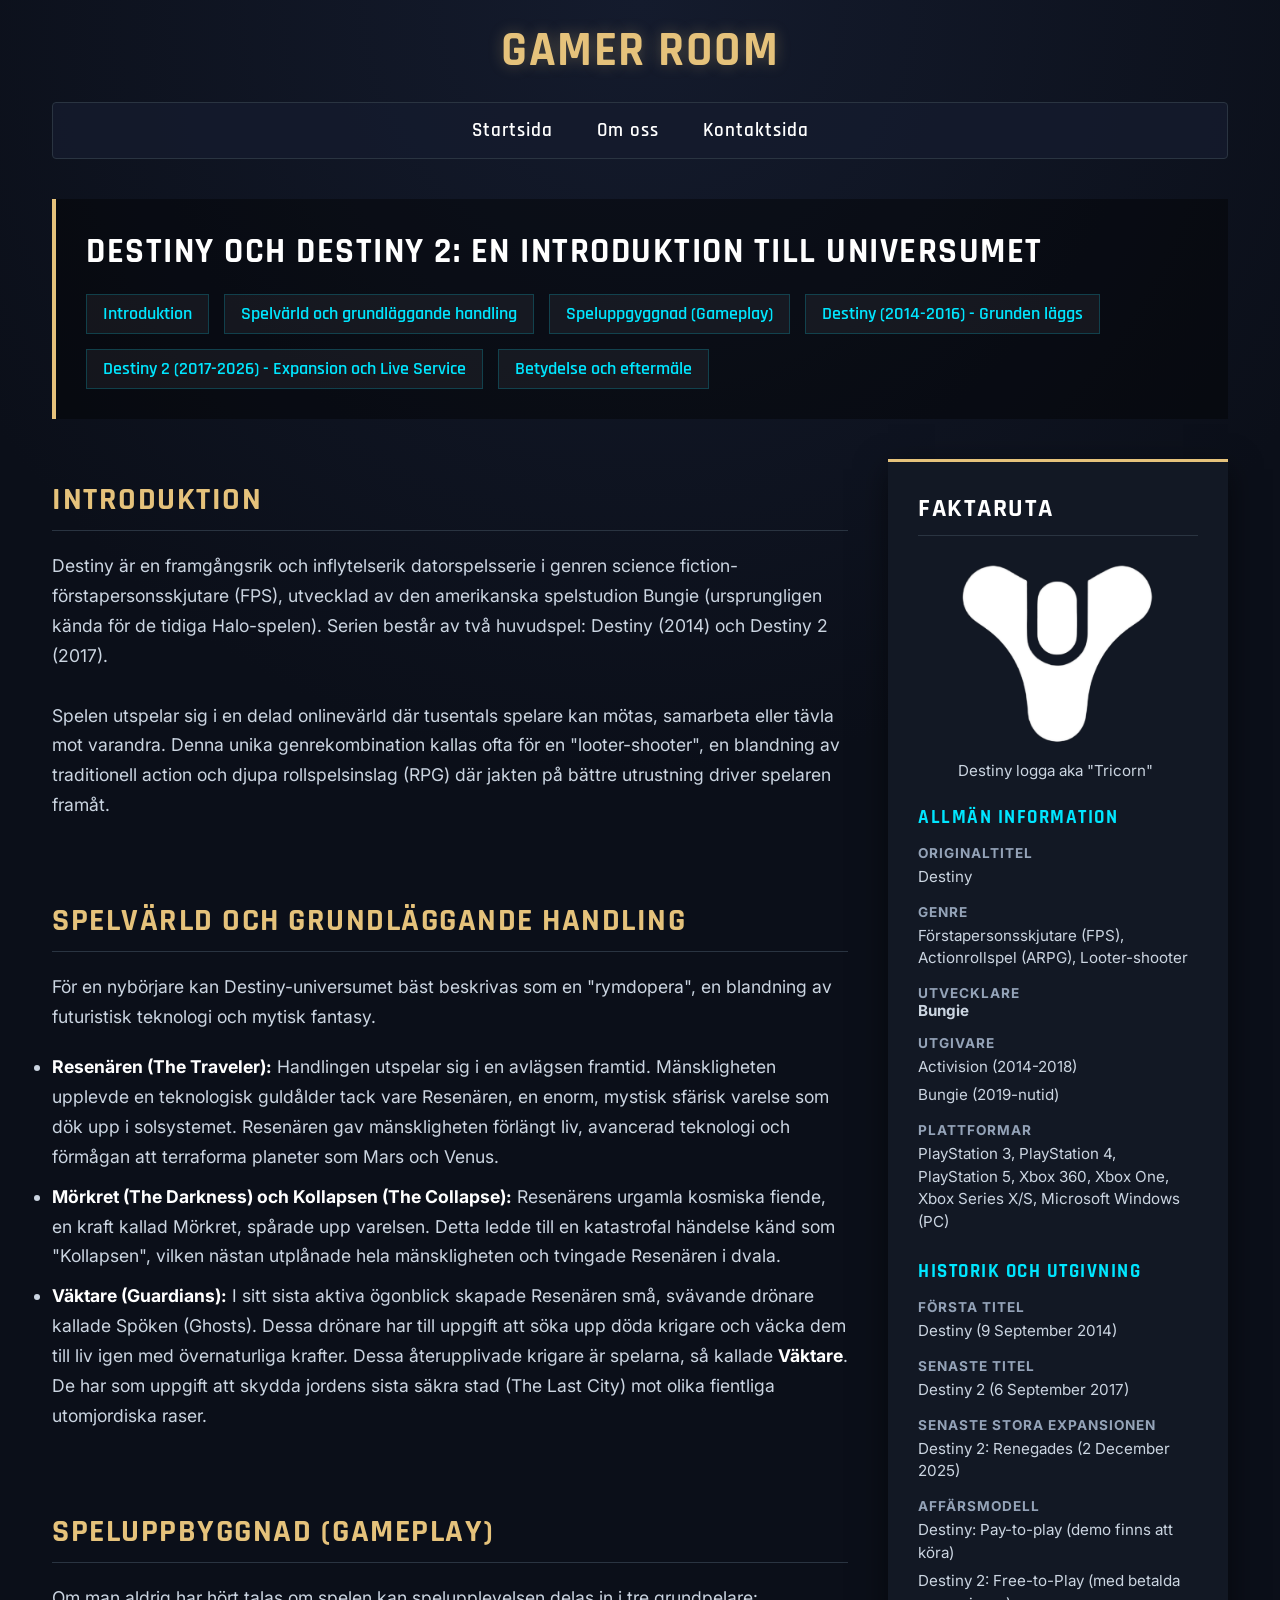
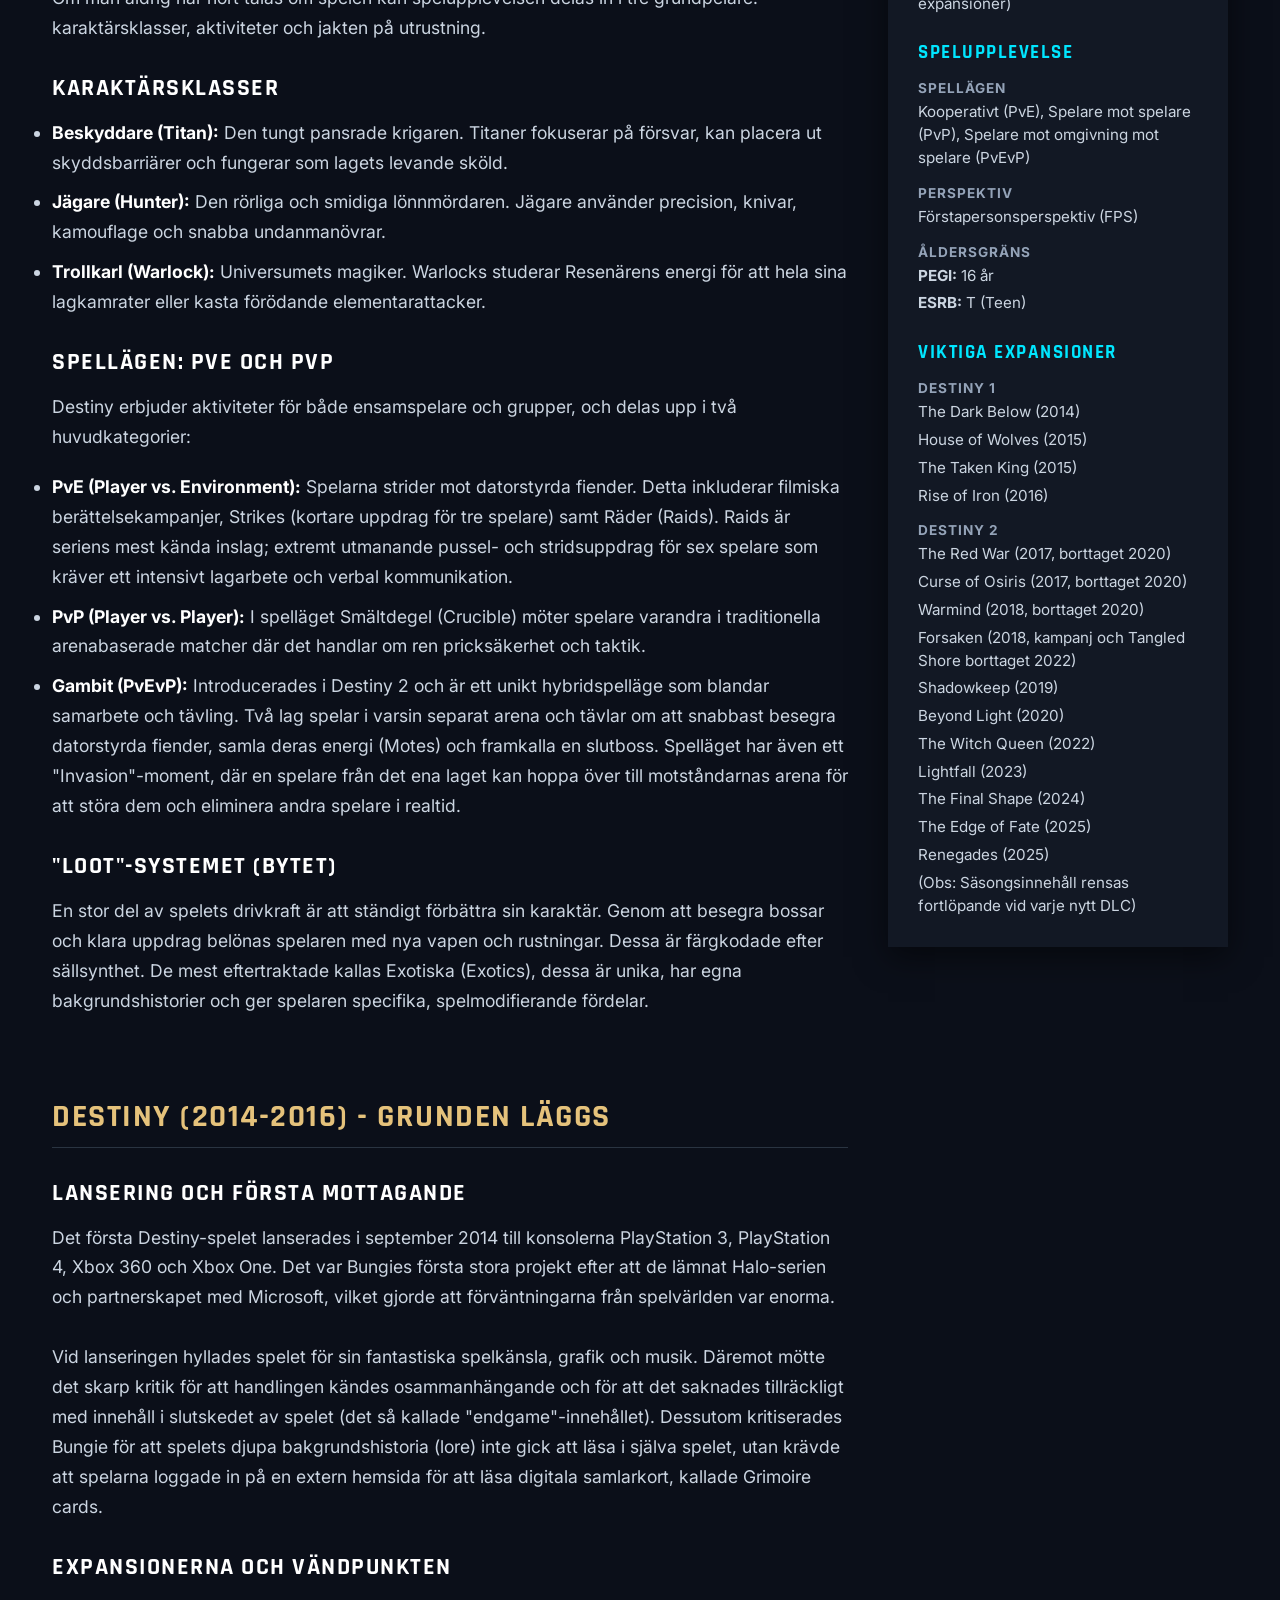
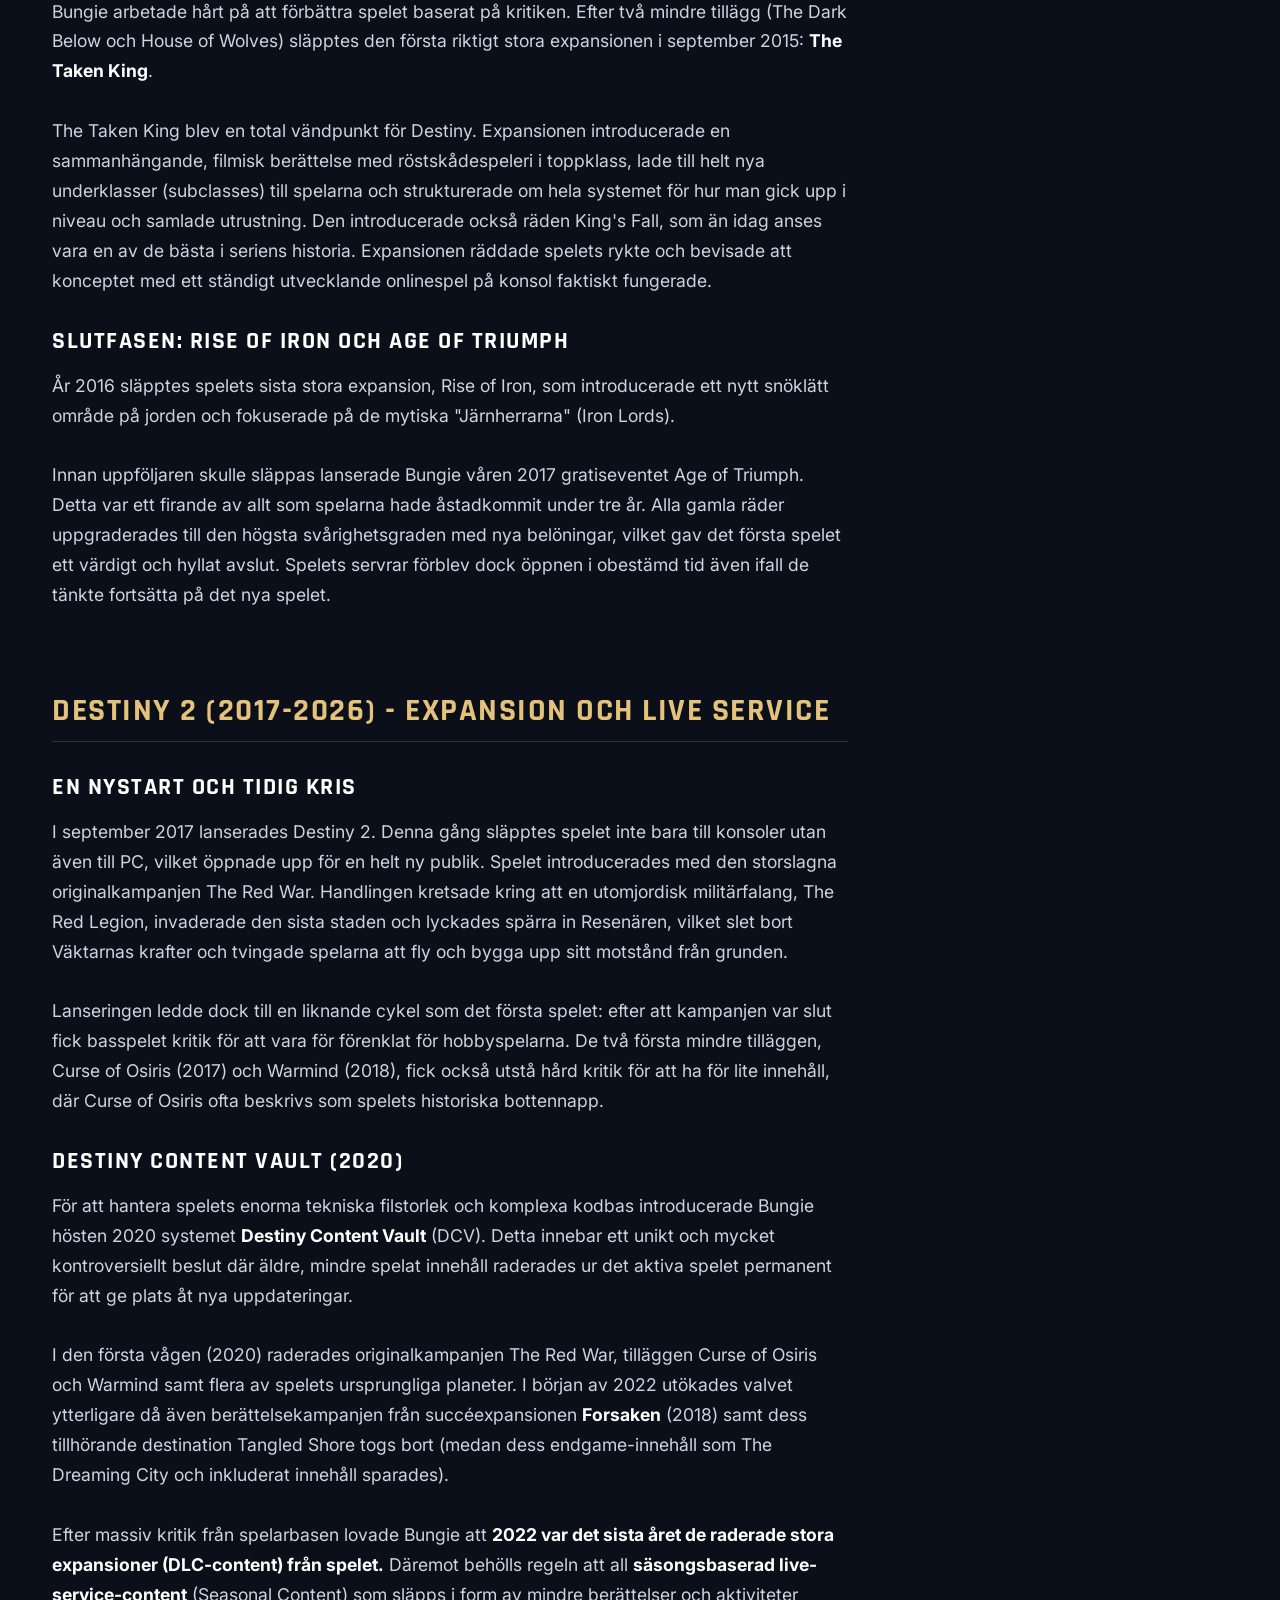
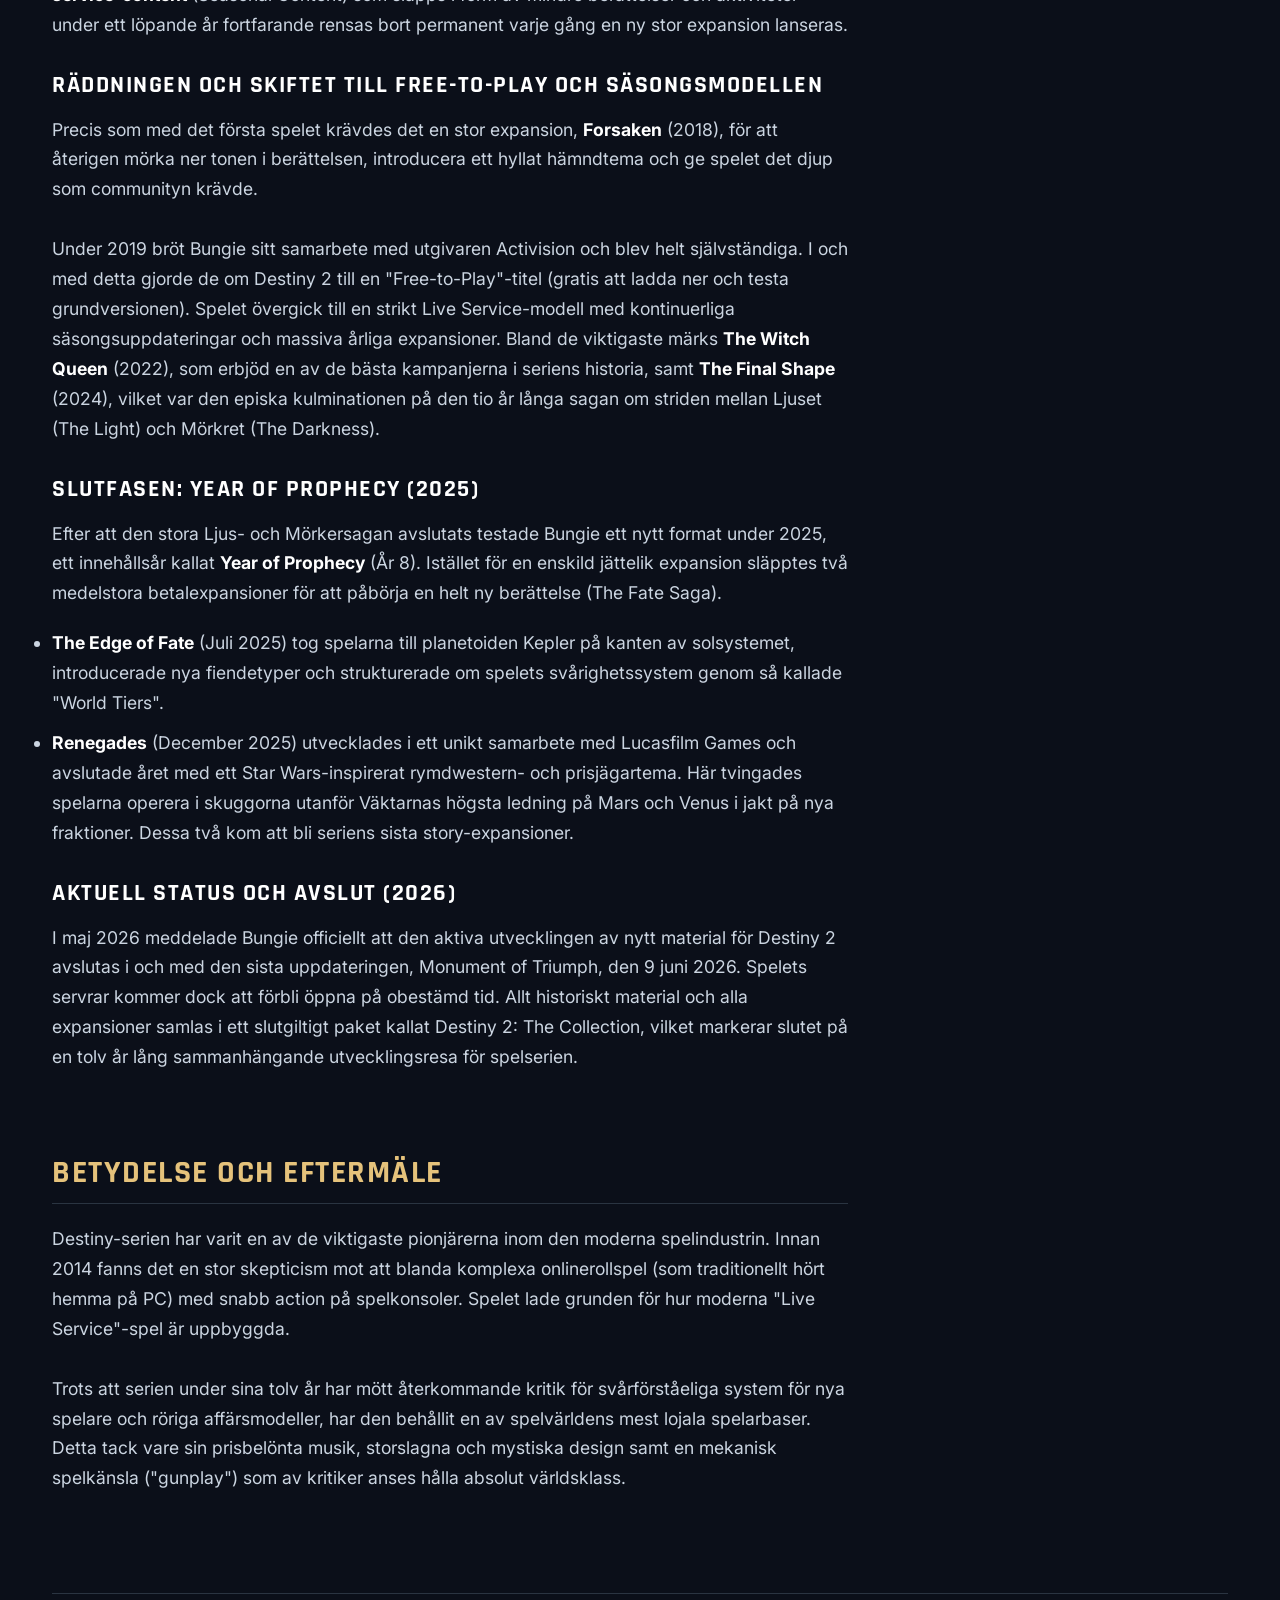
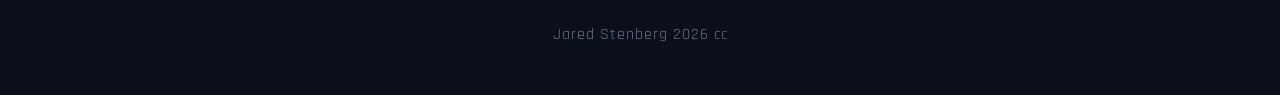
==== commit 96e7afdb: "Ändrade bilderna till AI genererade bilder eftersom att bilderna som användes innan var tagna direkt" ====
--- a/Destiny.html
+++ b/Destiny.html
@@ -50,7 +50,8 @@
                         Mänskligheten upplevde en teknologisk guldålder tack vare Resenären, en enorm, mystisk sfärisk
                         varelse som dök upp i solsystemet. Resenären gav mänskligheten förlängt liv, avancerad teknologi
                         och förmågan att terraforma planeter som Mars och Venus.</li>
-                    <li><strong>Mörkret (The Darkness) och Kollapsen:</strong> Resenärens urgamla kosmiska fiende, en
+                    <li><strong>Mörkret (The Darkness) och Kollapsen (The Collapse):</strong> Resenärens urgamla
+                        kosmiska fiende, en
                         kraft kallad
                         Mörkret, spårade upp varelsen. Detta ledde till en katastrofal händelse känd som "Kollapsen",
                         vilken nästan utplånade hela mänskligheten och tvingade Resenären i dvala.</li>
@@ -138,12 +139,12 @@
                     spelet.
                 </p>
             </article>
-            <article id="#Destiny2">
+            <article id="Destiny2">
                 <h2>Destiny 2 (2017-2026) - Expansion och Live Service</h2>
                 <h3>En nystart och tidig kris</h3>
                 <p>I september 2017 lanserades Destiny 2. Denna gång släpptes spelet inte bara till konsoler utan även
                     till PC, vilket öppnade upp för en helt ny publik. Spelet introducerades med den storslagna
-                    originalkampanjen The Red War (Det röda kriget). Handlingen kretsade kring att en utomjordisk
+                    originalkampanjen The Red War. Handlingen kretsade kring att en utomjordisk
                     militärfalang, The Red Legion, invaderade den sista staden och lyckades spärra in Resenären, vilket
                     slet bort Väktarnas krafter och tvingade spelarna att fly och bygga upp sitt motstånd från grunden.
                     <br><br>
@@ -163,9 +164,10 @@
                     Warmind samt flera av spelets ursprungliga planeter. I början av 2022 utökades valvet ytterligare då
                     även berättelsekampanjen från succéexpansionen <b>Forsaken</b> (2018) samt dess tillhörande
                     destination
-                    Tangled Shore togs bort (medan dess endgame-innehåll som The Dreaming City sparades).
-                    <br><br>
-                    Efter massiv kritik från spelarbasen lovade Bungie under 2022 att <b>2022 var det sista året de
+                    Tangled Shore togs bort (medan dess endgame-innehåll som The Dreaming City och inkluderat innehåll
+                    sparades).
+                    <br><br>
+                    Efter massiv kritik från spelarbasen lovade Bungie att <b>2022 var det sista året de
                         raderade stora expansioner (DLC-content) från spelet.</b> Däremot behölls regeln att all
                     <b>säsongsbaserad
                         live-service-content</b> (Seasonal Content) som släpps i form av mindre berättelser och
